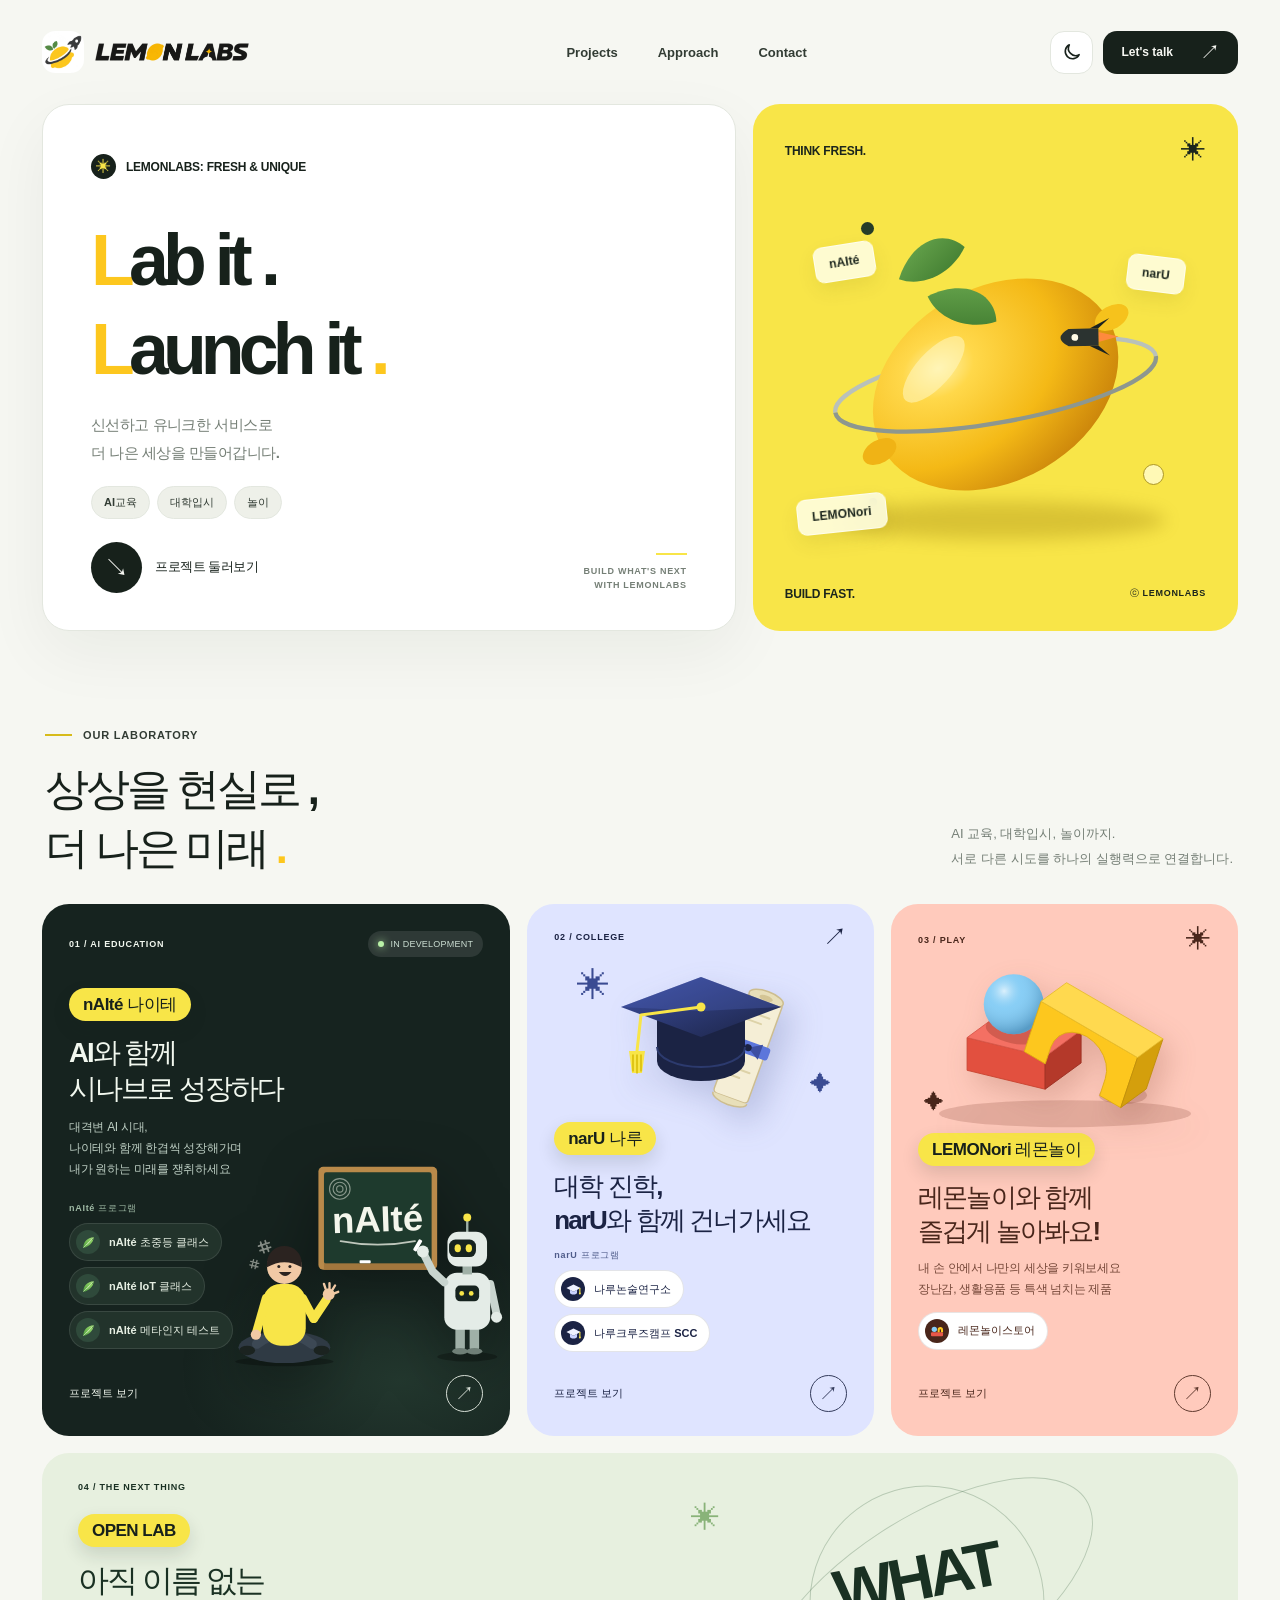
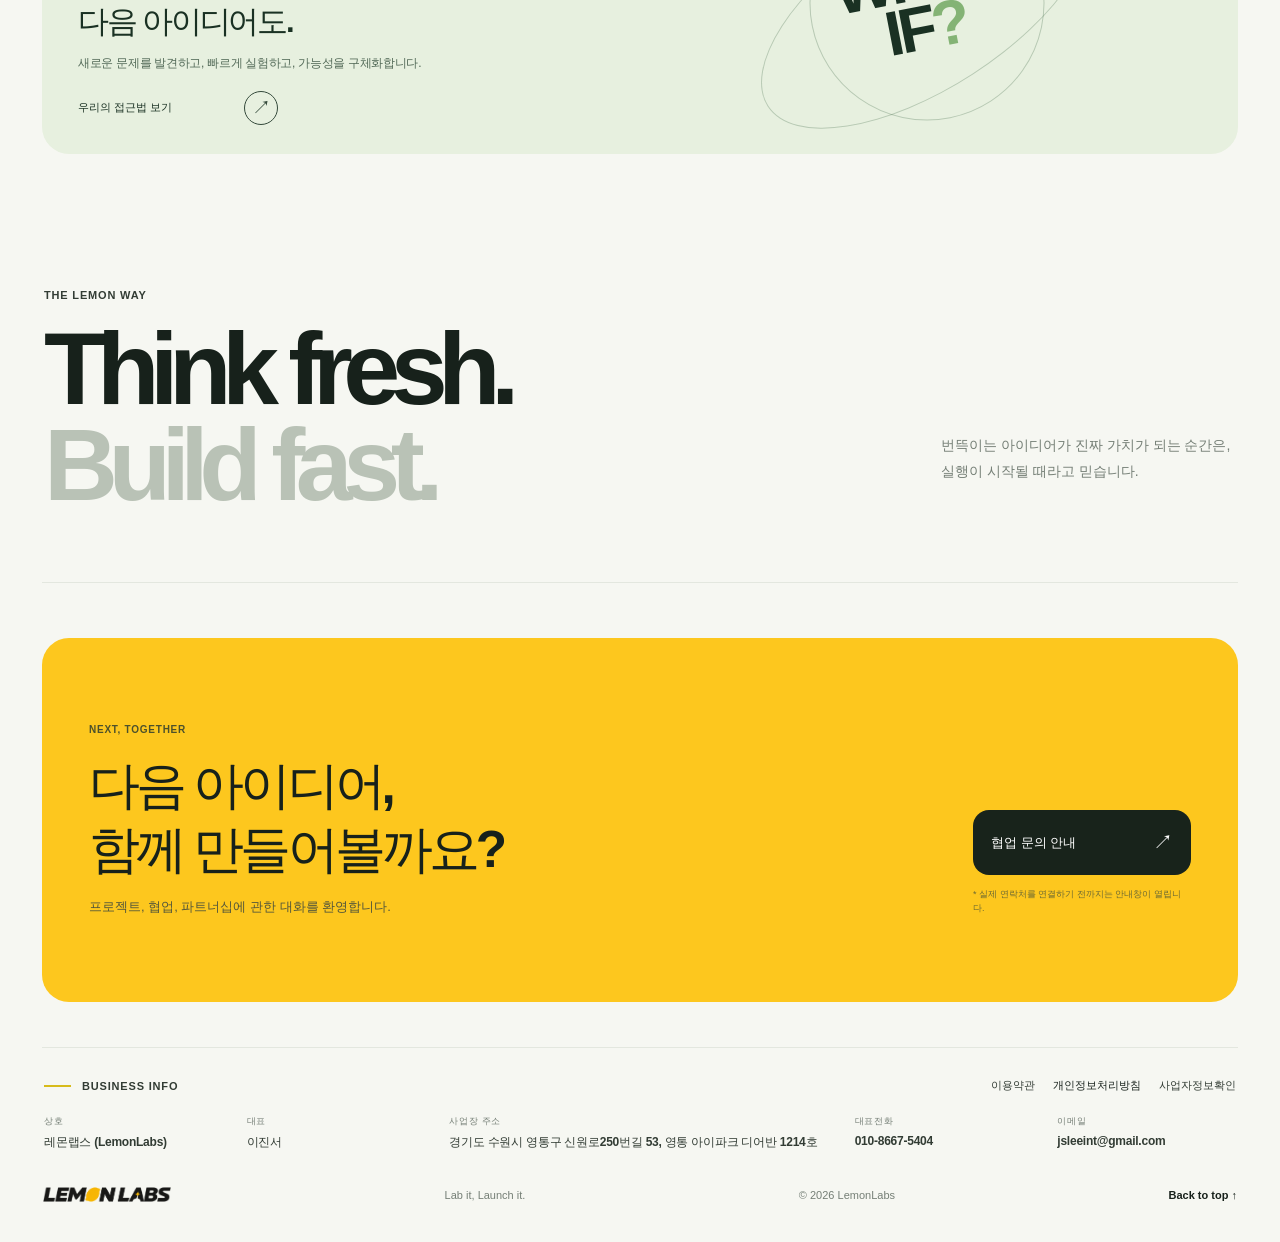
==== index.html @ 7d5b8cac "Draft: force text presentation for ✳ and arrow glyphs Phones rendered U+2733 and U+2197 as emoji (gr" ====
<!doctype html>
<html lang="ko">
<head>
  <meta charset="UTF-8">
  <meta name="viewport" content="width=device-width, initial-scale=1">
  <meta name="description" content="LemonLabs. 신선한 아이디어를 빠른 실행으로 연결하는 크리에이티브 실험실. AI 제품, 브랜드 경험, 커뮤니티 프로젝트를 만듭니다.">
  <meta name="theme-color" content="#f6f7f2">
  <title>LemonLabs | Lab it, Launch it.</title>
  <link rel="icon" href="assets/lemon-mark.png" type="image/png">
  <link rel="stylesheet" href="style.css">
  <script src="script.js" defer></script>
</head>
<body>
  <a class="skip-link" href="#main">본문 바로가기</a>
  <div class="page-shell" id="top">
    <header class="site-header">
      <a class="brand" href="#top" aria-label="레몬랩스 홈페이지 맨 위로">
        <img src="assets/lemon-mark.png" alt="" width="42" height="42">
        <img class="brand-wordmark wordmark-light" src="assets/lemon-wordmark.png" alt="" height="18"><img class="brand-wordmark wordmark-dark" src="assets/lemon-wordmark-dark.png" alt="" height="18">
      </a>

      <nav class="desktop-nav" aria-label="주 메뉴">
        <a href="#projects">Projects</a>
        <a href="#approach">Approach</a>
        <a href="#contact">Contact</a>
      </nav>

      <div class="header-actions">
        <button class="icon-button theme-toggle" type="button" aria-label="다크 모드 켜기" title="테마 전환">
          <svg class="moon-icon" viewBox="0 0 24 24" fill="none" stroke="currentColor" stroke-width="1.9" aria-hidden="true"><path d="M20.6 15.2A8.7 8.7 0 0 1 8.8 3.4a8.8 8.8 0 1 0 11.8 11.8Z" stroke-linejoin="round"/></svg>
          <svg class="sun-icon" viewBox="0 0 24 24" fill="none" stroke="currentColor" stroke-width="1.9" aria-hidden="true"><circle cx="12" cy="12" r="3.8"/><path stroke-linecap="round" d="M12 2v2m0 16v2M4.9 4.9l1.5 1.5m11.2 11.2 1.5 1.5M2 12h2m16 0h2M4.9 19.1l1.5-1.5M17.6 6.4l1.5-1.5"/></svg>
        </button>
        <a class="header-cta" href="#contact">Let's talk <span aria-hidden="true">↗︎</span></a>
        <button class="icon-button menu-toggle" type="button" aria-expanded="false" aria-controls="mobile-nav" aria-label="메뉴 열기">
          <svg viewBox="0 0 24 24" fill="none" stroke="currentColor" stroke-width="1.9" stroke-linecap="round" aria-hidden="true"><path d="M4 7h16M4 12h16M4 17h16"/></svg>
        </button>
      </div>
    </header>

    <nav class="mobile-nav" id="mobile-nav" aria-label="모바일 메뉴" hidden>
      <a href="#projects">Projects <span>↗︎</span></a>
      <a href="#approach">Approach <span>↗︎</span></a>
      <a href="#contact">Contact <span>↗︎</span></a>
    </nav>

    <main id="main">
      <section class="hero-grid" aria-label="레몬랩스 소개">
        <div class="hero-copy tile reveal">
          <div class="eyebrow"><span class="small-spark" aria-hidden="true">✳︎</span> LEMONLABS: FRESH &amp; UNIQUE</div>
          <h1><span class="hero-l">L</span>ab it .<br><span class="hero-l">L</span>aunch it <span class="period">.</span></h1>
          <p class="hero-description">신선하고 유니크한 서비스로<br>더 나은 세상을 만들어갑니다.</p>
          <div class="hero-tags"><span>AI교육</span><span>대학입시</span><span>놀이</span></div>
          <div class="hero-bottom">
            <a class="round-link" href="#projects"><span class="round-link-circle" aria-hidden="true">↘︎</span><span>프로젝트 둘러보기</span></a>
            <div class="micro-copy"><span class="micro-line"></span> BUILD WHAT'S NEXT<br>WITH LEMONLABS</div>
          </div>
        </div>

        <div class="hero-art tile reveal" aria-label="레몬랩스 브랜드 그래픽">
          <div class="art-top"><span>THINK FRESH.</span><span class="orbit-tiny" aria-hidden="true">✳︎</span></div>
          <div class="hero-illustration">
            <svg class="lemon-scene" viewBox="0 0 440 380" aria-hidden="true">
              <defs>
                <radialGradient id="lemonSkin" cx="34%" cy="28%" r="80%"><stop offset="0" stop-color="#fff2a8"/><stop offset=".18" stop-color="#ffd84a"/><stop offset=".6" stop-color="#f4b916"/><stop offset="1" stop-color="#c9820a"/></radialGradient>
                <linearGradient id="leafSkin" x1="0" y1="0" x2="1" y2="1"><stop offset="0" stop-color="#6aa84f"/><stop offset="1" stop-color="#3f7a2f"/></linearGradient>
                <filter id="softBlur" x="-30%" y="-80%" width="160%" height="260%"><feGaussianBlur stdDeviation="9"/></filter>
              </defs>
              <ellipse cx="226" cy="342" rx="172" ry="20" fill="#8a6a00" opacity=".28" filter="url(#softBlur)"/>
              <g class="orbit-group" transform="translate(220 200) rotate(-10)">
                <ellipse class="orbit-ring orbit-back" rx="170" ry="40" pathLength="100"/>
                <g class="rocket rocket-back" transform="scale(1.3)"><path class="flame" d="M-16,-4 L-32,0 L-16,4 Z"/><path class="fin" d="M-16,-7 L-25,-15 L-9,-7 Z"/><path class="fin" d="M-16,7 L-25,15 L-9,7 Z"/><path class="rocket-body" d="M-16,-7 L8,-7 Q21,0 8,7 L-16,7 Z"/><circle class="rocket-window" cx="3" cy="0" r="3.4"/></g>
              </g>
              <g class="lemon-float">
                <g transform="rotate(-30 220 200)">
                  <ellipse cx="220" cy="200" rx="136" ry="101" fill="url(#lemonSkin)"/>
                  <ellipse cx="80" cy="200" rx="19" ry="12" fill="#f0b315"/>
                  <ellipse cx="360" cy="200" rx="19" ry="12" fill="#f6c21c"/>
                  <ellipse cx="172" cy="154" rx="44" ry="18" fill="#fff7c4" opacity=".55" transform="rotate(-18 172 154)"/>
                </g>
                <g transform="translate(119 90)">
                  <g transform="rotate(-20)"><path class="leaf" d="M0 0 C 26 -34, 62 -34, 76 -8 C 56 12, 22 18, 0 0 Z" fill="url(#leafSkin)"/></g>
                  <g transform="translate(30 18) rotate(26)"><path class="leaf leaf-two" d="M0 0 C 26 -34, 62 -34, 76 -8 C 56 12, 22 18, 0 0 Z" fill="url(#leafSkin)"/></g>
                </g>
              </g>
              <g class="orbit-group" transform="translate(220 200) rotate(-10)">
                <ellipse class="orbit-ring orbit-front" rx="170" ry="40" pathLength="100"/>
                <g class="rocket rocket-front" transform="scale(1.3)"><path class="flame" d="M-16,-4 L-32,0 L-16,4 Z"/><path class="fin" d="M-16,-7 L-25,-15 L-9,-7 Z"/><path class="fin" d="M-16,7 L-25,15 L-9,7 Z"/><path class="rocket-body" d="M-16,-7 L8,-7 Q21,0 8,7 L-16,7 Z"/><circle class="rocket-window" cx="3" cy="0" r="3.4"/></g>
              </g>
            </svg>
            <span class="orb orb-a" aria-hidden="true"></span><span class="orb orb-b" aria-hidden="true"></span><span class="orb orb-c" aria-hidden="true"></span>
            <a class="floating-label floating-label-top" href="#naite" aria-label="nAIté 소개로 이동">nAIté</a>
            <a class="floating-label floating-label-mid" href="#naru" aria-label="narU 소개로 이동">narU</a>
            <a class="floating-label floating-label-bottom" href="#lemonori" aria-label="LEMONori 소개로 이동">LEMONori</a>
          </div>
          <div class="art-bottom"><span>BUILD FAST.</span><span>ⓒ LEMONLABS</span></div>
        </div>
      </section>

      <section id="projects" class="projects-section" aria-labelledby="projects-title">
        <div class="section-heading reveal">
          <div><p class="section-kicker"><span class="kicker-line"></span> OUR LABORATORY</p><h2 id="projects-title">상상을 현실로 ,<br>더 나은 미래 <span class="period">.</span></h2></div>
          <p class="section-summary">AI 교육, 대학입시, 놀이까지.<br>서로 다른 시도를 하나의 실행력으로 연결합니다.</p>
        </div>

        <div class="bento-grid">
          <article class="project-card card-ai reveal" id="naite" data-project="naite">
            <div class="card-top"><span class="card-number">01 / AI EDUCATION</span><span class="status-pill"><span class="status-dot"></span> IN DEVELOPMENT</span></div>
            <div class="ai-card-content"><p class="card-eyebrow">nAIté 나이테</p><h3>AI와 함께<br>시나브로 성장하다</h3><p>대격변 AI 시대,<br>나이테와 함께 한겹씩 성장해가며<br>내가 원하는 미래를 쟁취하세요</p></div>
            <div class="rings-steps">
              <span class="steps-caption">nAIté 프로그램</span>
              <ul class="step-list">
                <li><a class="step" href="#link-naite-class" data-link="naite-class"><span class="step-leaf"><svg viewBox="0 0 24 24" aria-hidden="true"><defs><linearGradient id="leafFresh" x1="0" y1="1" x2="1" y2="0"><stop offset="0" stop-color="#4f9a3f"/><stop offset=".55" stop-color="#7cc45a"/><stop offset="1" stop-color="#a8df7a"/></linearGradient></defs><path d="M4.5 19.5 C 4.8 11.5, 10 5, 19.5 4.5 C 18.6 12.5, 12.5 18.2, 4.5 19.5 Z" fill="url(#leafFresh)"/><path d="M19.5 4.5 C 17.4 5.3, 16.3 7, 16.9 9 C 17.9 7.6, 18.8 6.2, 19.5 4.5 Z" fill="#3f7f33"/><path d="M5.2 18.8 C 9 15, 13 11, 18.2 5.8" fill="none" stroke="#e9f7d6" stroke-width="1" stroke-linecap="round" opacity=".8"/><path d="M8.5 15.5 c 1.5 -0.4 2.6 -0.9 3.6 -1.8 M11 12.8 c 1.4 -0.5 2.3 -1 3.2 -1.9" fill="none" stroke="#e9f7d6" stroke-width=".8" stroke-linecap="round" opacity=".55"/></svg></span><span>nAIté 초중등 클래스</span></a></li>
                <li><a class="step" href="#link-naite-iot" data-link="naite-iot"><span class="step-leaf"><svg viewBox="0 0 24 24" aria-hidden="true"><defs><linearGradient id="leafFresh" x1="0" y1="1" x2="1" y2="0"><stop offset="0" stop-color="#4f9a3f"/><stop offset=".55" stop-color="#7cc45a"/><stop offset="1" stop-color="#a8df7a"/></linearGradient></defs><path d="M4.5 19.5 C 4.8 11.5, 10 5, 19.5 4.5 C 18.6 12.5, 12.5 18.2, 4.5 19.5 Z" fill="url(#leafFresh)"/><path d="M19.5 4.5 C 17.4 5.3, 16.3 7, 16.9 9 C 17.9 7.6, 18.8 6.2, 19.5 4.5 Z" fill="#3f7f33"/><path d="M5.2 18.8 C 9 15, 13 11, 18.2 5.8" fill="none" stroke="#e9f7d6" stroke-width="1" stroke-linecap="round" opacity=".8"/><path d="M8.5 15.5 c 1.5 -0.4 2.6 -0.9 3.6 -1.8 M11 12.8 c 1.4 -0.5 2.3 -1 3.2 -1.9" fill="none" stroke="#e9f7d6" stroke-width=".8" stroke-linecap="round" opacity=".55"/></svg></span><span>nAIté IoT 클래스</span></a></li>
                <li><a class="step" href="#link-naite-metacognition" data-link="naite-metacognition"><span class="step-leaf"><svg viewBox="0 0 24 24" aria-hidden="true"><defs><linearGradient id="leafFresh" x1="0" y1="1" x2="1" y2="0"><stop offset="0" stop-color="#4f9a3f"/><stop offset=".55" stop-color="#7cc45a"/><stop offset="1" stop-color="#a8df7a"/></linearGradient></defs><path d="M4.5 19.5 C 4.8 11.5, 10 5, 19.5 4.5 C 18.6 12.5, 12.5 18.2, 4.5 19.5 Z" fill="url(#leafFresh)"/><path d="M19.5 4.5 C 17.4 5.3, 16.3 7, 16.9 9 C 17.9 7.6, 18.8 6.2, 19.5 4.5 Z" fill="#3f7f33"/><path d="M5.2 18.8 C 9 15, 13 11, 18.2 5.8" fill="none" stroke="#e9f7d6" stroke-width="1" stroke-linecap="round" opacity=".8"/><path d="M8.5 15.5 c 1.5 -0.4 2.6 -0.9 3.6 -1.8 M11 12.8 c 1.4 -0.5 2.3 -1 3.2 -1.9" fill="none" stroke="#e9f7d6" stroke-width=".8" stroke-linecap="round" opacity=".55"/></svg></span><span>nAIté 메타인지 테스트</span></a></li>
              </ul>
            </div>
            <div class="talk-visual" aria-hidden="true">
              <svg class="talk-svg" viewBox="0 0 360 300">
                <ellipse cx="75" cy="276" rx="62" ry="6" fill="#000" opacity=".28"/>
                <ellipse cx="306" cy="270" rx="38" ry="6" fill="#000" opacity=".28"/>
                <rect x="118" y="30" width="150" height="130" rx="6" fill="#b98a4a"/>
                <rect x="125" y="37" width="136" height="116" rx="3" fill="#1e3a2d"/>
                <g fill="none" stroke="#f4f6ec" stroke-opacity=".5" stroke-width="1.4"><circle cx="145" cy="58" r="4"/><circle cx="145" cy="58" r="8.5"/><circle cx="145" cy="58" r="13"/></g>
                <text class="chalk-text" x="193" y="112" text-anchor="middle" font-size="46" font-weight="900" fill="#f4f6ec" transform="rotate(-2 193 108)">nAIté</text>
                <path d="M146 124 q47 9 94 0" fill="none" stroke="#f4f6ec" stroke-width="2.2" stroke-linecap="round" opacity=".75"/>
                <rect x="125" y="152" width="136" height="8" fill="#a2773d"/>
                <rect x="170" y="148" width="14" height="4" rx="1" fill="#fff"/>
                <g class="person">
                  <ellipse cx="75" cy="258" rx="58" ry="20" fill="#2f3a44"/>
                  <path d="M40 254 q35 -26 70 0" fill="none" stroke="#3c4854" stroke-width="12" stroke-linecap="round"/>
                  <ellipse cx="28" cy="262" rx="10" ry="6" fill="#1b2320"/><ellipse cx="122" cy="262" rx="10" ry="6" fill="#1b2320"/>
                  <rect x="48" y="178" width="54" height="78" rx="22" fill="#f8e548"/>
                  <path d="M52 196 L40 238" stroke="#f8e548" stroke-width="11" stroke-linecap="round"/>
                  <circle cx="39" cy="242" r="6.5" fill="#f1c9a5"/>
                  <path d="M98 196 L112 222" stroke="#f8e548" stroke-width="11" stroke-linecap="round"/>
                  <g class="hand-gesture">
                    <path d="M112 222 L128 198" stroke="#f8e548" stroke-width="11" stroke-linecap="round"/>
                    <circle cx="131" cy="191" r="7.5" fill="#f1c9a5"/>
                    <path d="M127 184 l-2 -6 M132 183 l0 -6 M136 185 l3 -5 M138 190 l5 -2" stroke="#f1c9a5" stroke-width="3" stroke-linecap="round"/>
                  </g>
                  <circle cx="75" cy="156" r="22" fill="#f1c9a5"/>
                  <path d="M53 152 a22 22 0 0 1 44 0 v5 q-22 -13 -44 0z" fill="#2b2320"/>
                  <circle cx="68" cy="156" r="1.9" fill="#2b2320"/><circle cx="82" cy="156" r="1.9" fill="#2b2320"/>
                  <path class="mouth" d="M68 163 q8 10 16 0 z" fill="#2b2320"/>
                  <g class="laugh-mark" transform="translate(50 131) rotate(-18)" stroke="#f4f6ec" stroke-opacity=".5" stroke-width="2.2" stroke-linecap="round"><path d="M-7 -3h14M-7 3h14M-3 -7v14M3 -7v14"/></g>
                  <g class="laugh-mark laugh-two" transform="translate(37 153) rotate(14) scale(.75)" stroke="#f4f6ec" stroke-opacity=".5" stroke-width="2.2" stroke-linecap="round"><path d="M-7 -3h14M-7 3h14M-3 -7v14M3 -7v14"/></g>
                </g>
                <g class="robot">
                  <rect x="291" y="232" width="12" height="30" rx="4" fill="#9fb0a7"/><rect x="309" y="232" width="12" height="30" rx="4" fill="#9fb0a7"/>
                  <ellipse cx="297" cy="263" rx="10" ry="4" fill="#6f7f77"/><ellipse cx="315" cy="263" rx="10" ry="4" fill="#6f7f77"/>
                  <path d="M335 178 L343 216" stroke="#c9d5cf" stroke-width="10" stroke-linecap="round"/><circle cx="343" cy="220" r="7" fill="#e4ece7"/>
                  <rect x="277" y="164" width="58" height="72" rx="16" fill="#e4ece7"/>
                  <rect x="291" y="180" width="30" height="20" rx="6" fill="#16231f"/>
                  <circle class="robot-light" cx="299" cy="190" r="3" fill="#f8e548"/><circle class="robot-light light-two" cx="311" cy="190" r="3" fill="#f8e548"/>
                  <rect x="300" y="154" width="12" height="12" fill="#9fb0a7"/>
                  <path d="M306 112 V98" stroke="#9fb0a7" stroke-width="3" stroke-linecap="round"/><circle class="robot-light" cx="306" cy="94" r="5" fill="#f8e548"/>
                  <rect x="281" y="112" width="50" height="44" rx="14" fill="#e4ece7"/>
                  <rect x="283" y="122" width="34" height="22" rx="8" fill="#16231f"/>
                  <ellipse class="robot-eye" cx="294" cy="133" rx="4" ry="5" fill="#f8e548"/><ellipse class="robot-eye" cx="308" cy="133" rx="4" ry="5" fill="#f8e548"/>
                  <g class="robot-arm">
                    <path d="M277 176 L262 162 L251 140" fill="none" stroke="#c9d5cf" stroke-width="10" stroke-linecap="round" stroke-linejoin="round"/>
                    <circle cx="250" cy="137" r="7.5" fill="#e4ece7"/>
                    <rect x="241" y="121" width="5" height="16" rx="1.5" fill="#fff" transform="rotate(30 243 129)"/>
                  </g>
                </g>
              </svg>
            </div>
            <button class="card-open" type="button" data-open-project="naite" aria-label="nAIté 프로젝트 자세히 보기"><span>프로젝트 보기</span><span class="arrow-circle" aria-hidden="true">↗︎</span></button>
          </article>

          <article class="project-card card-studio reveal" id="naru" data-project="studio">
            <div class="card-top"><span class="card-number">02 / COLLEGE</span><span class="card-small-icon" aria-hidden="true">↗︎</span></div>
            <div class="studio-art" aria-hidden="true"><span class="studio-star star-one">✳︎</span><svg class="studio-scene" viewBox="0 0 200 170">
                <defs><linearGradient id="boardShine" x1="0" y1="0" x2="1" y2="1"><stop offset="0" stop-color="#3d4fa2"/><stop offset="1" stop-color="#1b2344"/></linearGradient></defs>
                <g class="scroll" transform="rotate(20 146 104)">
                  <rect x="128" y="48" width="36" height="106" rx="4" fill="#f5eed6" stroke="#cdbd8f" stroke-width="1.5"/>
                  <path d="M128 154 a18 7 0 0 0 36 0" fill="#e8dfb9" stroke="#cdbd8f" stroke-width="1.5"/>
                  <path d="M136 66h20M136 74h14M136 124h20M136 132h12" stroke="#ddd2a8" stroke-width="2" stroke-linecap="round"/>
                  <ellipse cx="146" cy="48" rx="18" ry="7" fill="#e8dfb9" stroke="#cdbd8f" stroke-width="1.5"/>
                  <ellipse cx="146" cy="48" rx="7" ry="2.8" fill="#d4c595"/>
                  <rect x="124" y="94" width="44" height="13" rx="3" fill="#5c76db"/>
                  <path d="M146 100.5 l-13 -8 v16 z M146 100.5 l13 -8 v16 z" fill="#3d4fa2"/>
                  <circle cx="146" cy="100.5" r="3.5" fill="#1b2344"/>
                </g>
                <g class="cap">
                  <path d="M56 72 a44 24 0 0 1 88 0 v42 a44 20 0 0 1 -88 0 z" fill="#1b2344"/>
                  <path d="M56 100 a44 20 0 0 0 88 0" fill="none" stroke="#2c3a6e" stroke-width="2"/>
                  <polygon points="20,60 100,30 180,60 100,90" fill="url(#boardShine)"/>
                  <polygon points="20,60 100,30 180,60 100,64" fill="#4a5fb8" opacity=".35"/>
                  <circle cx="100" cy="60" r="4.5" fill="#f8e548"/>
                  <g class="tassel"><path d="M100 60 L40 68 L36 104" fill="none" stroke="#f8e548" stroke-width="3" stroke-linecap="round" stroke-linejoin="round"/><path d="M28 104 L44 104 L41 126 L31 126 Z" fill="#f8e548"/><path d="M32 108v16M36 108v18M40 108v16" stroke="#d6b900" stroke-width="1.4" stroke-linecap="round"/></g>
                </g>
              </svg><span class="studio-star star-two">✦</span></div>
            <div class="studio-content"><p class="card-eyebrow">narU 나루</p><h3>대학 진학,<br>narU와 함께 건너가세요</h3><div class="rings-steps">
              <span class="steps-caption">narU 프로그램</span>
              <ul class="step-list">
                <li><a class="step" href="#link-naru-essay" data-link="naru-essay"><span class="step-cap"><svg viewBox="0 0 24 24" aria-hidden="true"><polygon points="2,10 12,5 22,10 12,15" fill="#eef1ff"/><path d="M7 12.5v4c0 1.4 2.3 2.5 5 2.5s5-1.1 5-2.5v-4L12 15z" fill="#c9d2ff"/><path d="M21 10.5v6" stroke="#f8e548" stroke-width="1.6" stroke-linecap="round"/><circle cx="21" cy="17.5" r="1.4" fill="#f8e548"/></svg></span><span>나루논술연구소</span></a></li>
                <li><a class="step" href="#link-naru-scc" data-link="naru-scc"><span class="step-cap"><svg viewBox="0 0 24 24" aria-hidden="true"><polygon points="2,10 12,5 22,10 12,15" fill="#eef1ff"/><path d="M7 12.5v4c0 1.4 2.3 2.5 5 2.5s5-1.1 5-2.5v-4L12 15z" fill="#c9d2ff"/><path d="M21 10.5v6" stroke="#f8e548" stroke-width="1.6" stroke-linecap="round"/><circle cx="21" cy="17.5" r="1.4" fill="#f8e548"/></svg></span><span>나루크루즈캠프 SCC</span></a></li>
              </ul>
            </div></div>
            <button class="card-open" type="button" data-open-project="studio" aria-label="narU 프로젝트 자세히 보기"><span>프로젝트 보기</span><span class="arrow-circle" aria-hidden="true">↗︎</span></button>
          </article>

          <article class="project-card card-party reveal" id="lemonori" data-project="party">
            <div class="card-top"><span class="card-number">03 / PLAY</span><span class="asterisk-symbol" aria-hidden="true">✳︎</span></div>
            <div class="party-art" aria-hidden="true"><svg class="blocks-svg" viewBox="0 0 300 190" aria-hidden="true">
                <defs>
                  <radialGradient id="ballGloss" cx="34%" cy="28%" r="72%"><stop offset="0" stop-color="#ffffff" stop-opacity=".7"/><stop offset=".4" stop-color="#9fd8f8" stop-opacity=".1"/><stop offset="1" stop-color="#1f5f8c" stop-opacity=".45"/></radialGradient>
                </defs>
                <g transform="translate(88.1 98.9) scale(1.5)">
                  <ellipse cx="41.3" cy="46.5" rx="84" ry="9" fill="#7a3a2a" opacity=".2"/>
                  <g class="block block-rect">
                    <polygon points="-24.0,17.6 28.0,30.2 28.0,8.5 -24.0,-4.2" fill="#e2503f" stroke="#c9432f" stroke-width=".6" stroke-linejoin="round"/>
                    <polygon points="52.0,12.7 28.0,30.2 28.0,8.5 52.0,-9.1" fill="#b4392a" stroke="#9c2f22" stroke-width=".6" stroke-linejoin="round"/>
                    <polygon points="0.0,-21.8 52.0,-9.1 28.0,8.5 -24.0,-4.2" fill="#f47063" stroke="#d9574a" stroke-width=".6" stroke-linejoin="round"/>
                  </g>
                  <g class="block block-circle">
                    <ellipse cx="7.1" cy="-8.3" rx="19" ry="8" transform="rotate(12 7.1 -8.3)" fill="#7a2a1c" opacity=".28"/>
                    <circle cx="7.1" cy="-26.4" r="20" fill="#86cdf5"/>
                    <circle cx="7.1" cy="-26.4" r="20" fill="url(#ballGloss)"/>
                  </g>
                  <g class="block block-arch">
                    <ellipse cx="79.9" cy="34.2" rx="16" ry="6" fill="#7a3a2a" opacity=".22"/>
                    <polygon points="14.1,5.1 28.1,13.3 31.8,2.1 31.8,2.1 34.0,-2.1 37.2,-5.2 41.3,-7.2 46.0,-7.8 50.9,-7.0 55.8,-4.9 60.3,-1.5 64.1,2.8 66.9,7.7 68.6,13.0 69.0,18.3 68.1,23.2 64.4,34.4 78.4,42.5 89.6,9.1 25.3,-28.4" fill="#fdc71e" stroke="#e0ad12" stroke-width=".6" stroke-linejoin="round"/>
                    <polygon points="95.4,30.1 78.4,42.5 89.6,9.1 106.6,-3.4" fill="#d49f0c" stroke="#bf8e0a" stroke-width=".6" stroke-linejoin="round"/>
                    <polygon points="42.3,-40.8 106.6,-3.4 89.6,9.1 25.3,-28.4" fill="#ffd94f" stroke="#e8be2c" stroke-width=".6" stroke-linejoin="round"/>
                  </g>
                </g>
              </svg><span class="party-spark p-two">✦</span></div>
            <div class="party-content"><p class="card-eyebrow">LEMONori 레몬놀이</p><h3>레몬놀이와 함께<br>즐겁게 놀아봐요!</h3><p>내 손 안에서 나만의 세상을 키워보세요<br>장난감, 생활용품 등 특색 넘치는 제품</p>
            <div class="rings-steps">
              <ul class="step-list">
                <li><a class="step" href="#link-lemonori-store" data-link="lemonori-store"><span class="step-store"><svg viewBox="0 0 24 24" aria-hidden="true"><rect x="3" y="14" width="18" height="6" rx="1.5" fill="#e8584a"/><circle cx="8" cy="9.5" r="4" fill="#86cdf5"/><path d="M13 14v-4a4 4 0 0 1 8 0v4h-3v-3.5a1 1 0 0 0-2 0V14z" fill="#fdc71e"/></svg></span><span>레몬놀이스토어</span></a></li>
              </ul>
            </div></div>
            <button class="card-open" type="button" data-open-project="party" aria-label="LEMONori 프로젝트 자세히 보기"><span>프로젝트 보기</span><span class="arrow-circle" aria-hidden="true">↗︎</span></button>
          </article>

          <article class="project-card card-lab reveal" data-project="lab">
            <div class="lab-copy"><span class="card-number">04 / THE NEXT THING</span><p class="card-eyebrow">OPEN LAB</p><h3>아직 이름 없는<br>다음 아이디어도.</h3><p>새로운 문제를 발견하고, 빠르게 실험하고, 가능성을 구체화합니다.</p><button class="card-open lab-open" type="button" data-open-project="lab" aria-label="Open Lab 자세히 보기"><span>우리의 접근법 보기</span><span class="arrow-circle" aria-hidden="true">↗︎</span></button></div>
            <div class="lab-visual" aria-hidden="true"><div class="lab-ring ring-one"></div><div class="lab-ring ring-two"></div><span class="lab-center">WHAT<br>IF<span>?</span></span><span class="lab-asterisk">✳︎</span></div>
          </article>
        </div>
      </section>

      <section id="approach" class="approach-section reveal" aria-labelledby="approach-title">
        <div class="approach-main"><span class="section-kicker">THE LEMON WAY</span><h2 id="approach-title">Think fresh.<br><span>Build fast.</span></h2></div>
        <div class="approach-aside"><p>번뜩이는 아이디어가 진짜 가치가 되는 순간은, 실행이 시작될 때라고 믿습니다.</p></div>
      </section>

      <section id="contact" class="contact-section reveal" aria-labelledby="contact-title">
        <div><span class="section-kicker">NEXT, TOGETHER</span><h2 id="contact-title">다음 아이디어,<br>함께 만들어볼까요?</h2><p>프로젝트, 협업, 파트너십에 관한 대화를 환영합니다.</p></div>
        <div class="contact-side"><button class="contact-button" type="button" id="contact-button" aria-haspopup="dialog"><span>협업 문의 안내</span><span aria-hidden="true">↗︎</span></button><span class="contact-hint">* 실제 연락처를 연결하기 전까지는 안내창이 열립니다.</span></div>
      </section>
    </main>

    <section class="biz-info" aria-label="사업자 정보">
      <div class="biz-head">
        <span class="section-kicker"><span class="kicker-line"></span> BUSINESS INFO</span>
        <nav class="biz-links" aria-label="약관 및 정책">
          <a href="#">이용약관</a>
          <a href="#"><strong>개인정보처리방침</strong></a>
          <a href="#">사업자정보확인</a>
        </nav>
      </div>
      <dl class="biz-grid">
      <!-- 보류 항목(요청 시 다시 추가): 사업자등록번호 / 통신판매업신고 / 개인정보보호책임자
           <div><dt>사업자등록번호</dt><dd>000-00-00000</dd></div>
           <div><dt>통신판매업신고</dt><dd>제0000-경기수원-0000호</dd></div>
           <div><dt>개인정보보호책임자</dt><dd>담당자명</dd></div> -->
        <div><dt>상호</dt><dd>레몬랩스 (LemonLabs)</dd></div>
        <div><dt>대표</dt><dd>이진서</dd></div>
        <div class="biz-wide"><dt>사업장 주소</dt><dd>경기도 수원시 영통구 신원로250번길 53, 영통 아이파크 디어반 1214호</dd></div>
        <div><dt>대표전화</dt><dd>010-8667-5404</dd></div>
        <div><dt>이메일</dt><dd>jsleeint@gmail.com</dd></div>
      </dl>
    </section>

    <footer class="site-footer"><a class="footer-brand" href="#top" aria-label="레몬랩스 홈페이지 맨 위로"><img class="footer-wordmark wordmark-light" src="assets/lemon-wordmark.png" alt="" height="15"><img class="footer-wordmark wordmark-dark" src="assets/lemon-wordmark-dark.png" alt="" height="15"></a><span>Lab it, Launch it.</span><span>© <span id="year">2026</span> LemonLabs</span><a href="#top" class="back-top">Back to top ↑︎</a></footer>
  </div>

  <dialog class="info-dialog" id="project-dialog" aria-labelledby="dialog-title">
    <div class="dialog-inner"><button class="dialog-close" type="button" aria-label="닫기">✕</button><span class="dialog-kicker" id="dialog-kicker">PROJECT / 01</span><h2 id="dialog-title"></h2><p id="dialog-description"></p><div class="dialog-meta"><span>FOCUS AREA</span><strong id="dialog-tags"></strong></div><p class="dialog-note">현재 페이지는 프로젝트 소개용 프로토타입입니다. 향후 별도 상세 페이지와 연결할 수 있습니다.</p><button class="dialog-confirm" type="button">확인 <span>↗︎</span></button></div>
  </dialog>

  <dialog class="info-dialog" id="contact-dialog" aria-labelledby="contact-dialog-title">
    <div class="dialog-inner"><button class="dialog-close" type="button" aria-label="닫기">✕</button><span class="dialog-kicker">LET'S CONNECT</span><h2 id="contact-dialog-title">좋은 이야기를 시작해요.</h2><p>이 시안에는 실제 연락처가 연결되지 않았습니다. 정식 공개 전, <code>index.html</code>의 연락처 버튼을 이메일 주소·문의 폼·SNS 링크 중 하나로 교체해 주세요.</p><p class="dialog-note">현재는 디자인과 버튼 동작을 확인하는 데모입니다.</p><button class="dialog-confirm" type="button">확인 <span>↗︎</span></button></div>
  </dialog>
</body>
</html>
---- style.css ----
/*
 * LEMONLABS // Bento landing page
 * Edit these variables to change the brand palette globally.
 * Primary yellow: #F8E548 (design proposal, not an official color specification)
 */
:root {
  color-scheme: light;
  --page: #f6f7f2;
  --tile: #ffffff;
  --ink: #17211b;
  --ink-soft: #323c34;
  --muted: #757f76;
  --border: #e3e7df;
  --accent: #f8e548;
  --soft: #eef0e9;
  --shadow: 0 22px 65px rgba(20, 31, 23, .055);
  --radius: 27px;
  font-synthesis: none;
}
:root[data-theme="dark"] {
  color-scheme: dark;
  --page: #131813;
  --tile: #202820;
  --ink: #f4f6ec;
  --ink-soft: #d6dfd1;
  --muted: #acbaaa;
  --border: #394338;
  --soft: #253025;
  --shadow: 0 22px 65px rgba(0, 0, 0, .15);
}
*, *::before, *::after { box-sizing: border-box; }
html { scroll-behavior: smooth; scroll-padding-top: 96px; }
body { margin: 0; min-width: 320px; background: var(--page); color: var(--ink); font-family: "Pretendard Variable", "Pretendard", "Noto Sans KR", "Apple SD Gothic Neo", "Malgun Gothic", sans-serif; -webkit-font-smoothing: antialiased; transition: background .28s ease, color .28s ease; }
a { color: inherit; text-decoration: none; }
button { font: inherit; cursor: pointer; }
button, a { -webkit-tap-highlight-color: transparent; }
button:focus-visible, a:focus-visible { outline: 3px solid #5193ea; outline-offset: 4px; }
::selection { background: var(--accent); color: #111; }
[hidden] { display: none !important; }
.skip-link { position: fixed; z-index: 300; top: 10px; left: 10px; transform: translateY(-150%); border-radius: 12px; padding: 12px 17px; background: #111; color: #fff; }
.skip-link:focus { transform: none; }
.page-shell { max-width: 1310px; margin: auto; padding: 0 42px; }

/* Header */
.site-header { height: 104px; display: flex; align-items: center; justify-content: space-between; gap: 24px; }
.brand { display: flex; align-items: center; gap: 11px; font-size: 21px; font-weight: 900; letter-spacing: -.065em; white-space: nowrap; }
.brand img { display: block; border-radius: 13px; }
.brand-light { font-weight: 500; }
.brand .brand-wordmark { height: 18px; width: auto; border-radius: 0; }
.wordmark-dark, .brand .wordmark-dark { display: none; }
:root[data-theme="dark"] .wordmark-dark, :root[data-theme="dark"] .brand .wordmark-dark { display: block; }
:root[data-theme="dark"] .wordmark-light, :root[data-theme="dark"] .brand .wordmark-light { display: none; }
.brand-dot, .footer-brand span { color: #e5c900; }
.desktop-nav { display: flex; align-items: center; gap: 40px; margin-left: 74px; }
.desktop-nav a { color: var(--ink-soft); font-size: 13px; font-weight: 650; transition: opacity .2s; }
.desktop-nav a:hover { opacity: .48; }
.header-actions { display: flex; align-items: center; gap: 10px; }
.icon-button { width: 43px; height: 43px; padding: 10px; border: 1px solid var(--border); border-radius: 14px; background: var(--tile); color: var(--ink); display: inline-flex; align-items: center; justify-content: center; transition: transform .2s, background .2s; }
.icon-button:hover { transform: translateY(-2px); }
.icon-button svg { width: 20px; height: 20px; }
.sun-icon { display: none; }
:root[data-theme="dark"] .sun-icon { display: block; }
:root[data-theme="dark"] .moon-icon { display: none; }
.header-cta { height: 43px; border-radius: 14px; background: var(--ink); color: var(--page); display: inline-flex; align-items: center; justify-content: center; gap: 27px; font-size: 12px; font-weight: 750; padding: 0 18px; transition: transform .2s; }
.header-cta:hover { transform: translateY(-2px); }
.header-cta span { font-size: 20px; font-weight: 400; }
.menu-toggle { display: none; }
.mobile-nav { padding: 10px 15px 20px; margin: -7px 0 14px; border-radius: 20px; border: 1px solid var(--border); background: var(--tile); box-shadow: var(--shadow); }
.mobile-nav a { display: flex; justify-content: space-between; padding: 13px 8px; font-weight: 800; border-bottom: 1px solid var(--border); }
.mobile-nav a:last-child { border-bottom: 0; }

/* Hero tiles */
.hero-grid { display: grid; grid-template-columns: minmax(0, 1.43fr) minmax(0, 1fr); gap: 17px; }
.tile { border-radius: var(--radius); overflow: hidden; min-width: 0; min-height: 490px; position: relative; }
.hero-copy { background: var(--tile); padding: 49px 48px 37px; display: flex; flex-direction: column; border: 1px solid var(--border); box-shadow: var(--shadow); }
.eyebrow { font-size: 12px; font-weight: 900; letter-spacing: -.02em; color: var(--ink); display: flex; align-items: center; gap: 10px; }
.small-spark { display: inline-flex; width: 25px; height: 25px; align-items: center; justify-content: center; border-radius: 50%; background: #17211b; color: #f8e548; font-size: 15px; letter-spacing: 0; }
.hero-copy h1 { font-size: clamp(50px, 5.6vw, 80px); line-height: 1.24; letter-spacing: -.082em; margin: 37px 0 17px; font-weight: 900; white-space: nowrap; }
.marker-text { position: relative; z-index: 1; white-space: nowrap; }
.marker-text::after { content: ""; position: absolute; left: -2px; right: 0; bottom: 4px; height: .27em; background: var(--accent); border-radius: 10px; transform: rotate(-1.5deg); z-index: -1; }
.period { color: #fdc71e; }
.hero-l { color: #fdc71e; }
.hero-description { color: var(--muted); font-weight: 550; letter-spacing: -.035em; line-height: 1.9; font-size: 15px; max-width: 425px; margin: 0; }
.hero-tags { display: flex; flex-wrap: wrap; gap: 7px; margin-top: 18px; }
.hero-tags span { border: 1px solid var(--border); border-radius: 18px; padding: 8px 12px; font-size: 11px; font-weight: 750; color: var(--ink-soft); background: var(--soft); }
.hero-bottom { margin-top: auto; display: flex; align-items: flex-end; justify-content: space-between; gap: 10px; padding-top: 23px; }
.round-link { display: flex; align-items: center; gap: 13px; width: max-content; font-size: 13px; font-weight: 850; letter-spacing: -.035em; }
.round-link-circle { width: 51px; height: 51px; background: var(--ink); color: var(--page); border-radius: 50%; display: grid; place-items: center; font-size: 25px; font-weight: 400; transition: transform .25s, background .25s; }
.round-link:hover .round-link-circle { transform: rotate(-42deg); background: #8caa64; }
.micro-copy { color: var(--muted); font-size: 9px; letter-spacing: .08em; line-height: 1.6; text-align: right; font-weight: 750; }
.micro-line { width: 31px; height: 2px; background: var(--accent); display: block; margin: 0 0 9px auto; }
.hero-index { position: absolute; top: 50px; right: 47px; color: var(--muted); font-size: 10px; font-weight: 700; letter-spacing: .08em; }

.hero-art { background: #f8e548; color: #1b251c; padding: 34px 32px 30px; display: flex; flex-direction: column; }
.art-top, .art-bottom { display: flex; justify-content: space-between; align-items: center; z-index: 4; font-size: 12px; font-weight: 900; letter-spacing: -.02em; }
.art-bottom span:last-child { font-size: 9px; letter-spacing: .08em; }
.orbit-tiny { font-size: 25px; line-height: 1; }
.hero-illustration { position: relative; flex: 1; min-height: 325px; display: grid; place-items: center; }
.lemon-scene { width: min(100%, 440px); height: auto; display: block; overflow: visible; position: relative; z-index: 2; }
.orbit-ring { fill: none; stroke: #8d978f; stroke-width: 4.5; stroke-dasharray: 50 50; }
.orbit-back { stroke-dashoffset: -50; stroke: #b9c1ba; }
.orbit-front { stroke-dashoffset: 0; }
.rocket { offset-path: path("M 170 0 A 170 40 0 1 0 -170 0 A 170 40 0 1 0 170 0"); offset-rotate: auto; offset-distance: 12%; animation: orbitFly 4.7s linear infinite; }
.rocket-front { animation: orbitFly 4.7s linear infinite, showFront 4.7s step-end infinite; }
.rocket-back { animation: orbitFly 4.7s linear infinite, showBack 4.7s step-end infinite; }
.rocket-body { fill: #2b3330; }
.fin { fill: #1c2321; }
.rocket-window { fill: #fffbe6; stroke: #2b3330; stroke-width: 1.4; }
.flame { fill: #ff8a3d; animation: flameFlicker .22s ease-in-out infinite alternate; }
.leaf { animation: leafSway 4.5s ease-in-out infinite; transform-box: fill-box; transform-origin: 0% 50%; }
.leaf-two { animation-delay: -2s; }
.lemon-float { animation: lemonBreathe 5s ease-in-out infinite; }
@keyframes orbitFly { 0% { offset-distance: 0%; animation-timing-function: cubic-bezier(.5,.15,.5,.85); } 50% { offset-distance: 50%; animation-timing-function: cubic-bezier(.5,.15,.5,.85); } 100% { offset-distance: 100%; } }
@keyframes showFront { 0% { opacity: 0; } 50% { opacity: 1; } 100% { opacity: 0; } }
@keyframes showBack { 0% { opacity: 1; } 50% { opacity: 0; } 100% { opacity: 1; } }
@keyframes flameFlicker { from { opacity: .55; } to { opacity: 1; } }
@keyframes leafSway { 0%, 100% { rotate: 0deg; } 50% { rotate: -5deg; } }
@keyframes lemonBreathe { 0%, 100% { translate: 0 0; } 50% { translate: 0 -6px; } }
.orb { display: block; position: absolute; z-index: 3; width: 13px; height: 13px; border-radius: 50%; background: #263c28; }
.orb-a { top: 14%; left: 18%; }
.orb-b { right: 10%; bottom: 24%; width: 21px; height: 21px; background: #fff9b5; border: 1px solid #ac9626; }
.orb-c { bottom: 19%; left: 20%; width: 8px; height: 8px; }
.floating-label { position: absolute; z-index: 3; background: rgba(255,255,232,.85); backdrop-filter: blur(8px); border: 1px solid rgba(255,255,255,.65); border-radius: 9px; padding: 10px 14px; font-size: 12px; font-weight: 900; letter-spacing: .01em; box-shadow: 0 8px 20px rgba(81,69,0,.09); }
a.floating-label { color: inherit; cursor: pointer; transition: transform .2s, box-shadow .2s; }
a.floating-label:hover { box-shadow: 0 12px 26px rgba(81,69,0,.16); }
.floating-label-top:hover { transform: rotate(-9deg) translateY(-3px); }
.floating-label-mid:hover { transform: rotate(7deg) translateY(-3px); }
.floating-label-bottom:hover { transform: rotate(-6deg) translateY(-3px); }
.floating-label-top { left: 7%; top: 19%; transform: rotate(-9deg); }
.label-icon { font-size: 14px; margin-right: 5px; }
.floating-label-mid { right: 5%; top: 22%; transform: rotate(7deg); }
.floating-label-bottom { left: 3%; bottom: 13%; transform: rotate(-6deg); }
.floating-label-bottom span { margin-left: 13px; font-size: 14px; }

/* Section headings */
.projects-section { margin-top: 98px; }
.section-heading { display: flex; justify-content: space-between; align-items: flex-end; gap: 28px; margin: 0 3px 27px; }
.section-kicker { display: flex; align-items: center; gap: 11px; font-size: 11px; font-weight: 850; letter-spacing: .075em; margin: 0 0 19px; color: var(--ink-soft); }
.kicker-line { width: 27px; height: 2px; background: #d7bb1b; }
.section-heading h2 { margin: 0; font-size: clamp(32px, 3.4vw, 44px); line-height: 1.35; font-weight: 900; letter-spacing: -.073em; }
.section-summary { font-size: 13px; line-height: 1.95; color: var(--muted); margin: 0 2px 6px; }

/* Bento grid */
.bento-grid { display: grid; grid-template-columns: repeat(20, minmax(0, 1fr)); grid-auto-flow: row; gap: 17px; }
.project-card { position: relative; min-height: 424px; overflow: hidden; border-radius: var(--radius); padding: 27px 27px 24px; display: flex; flex-direction: column; isolation: isolate; transition: transform .25s, box-shadow .25s; }
.project-card:hover { transform: translateY(-4px); box-shadow: 0 18px 38px rgba(20,29,21,.13); }
.card-top { display: flex; align-items: center; justify-content: space-between; gap: 10px; position: relative; z-index: 2; }
.card-number { font-size: 9px; letter-spacing: .09em; font-weight: 850; }
.status-pill { font-size: 9px; letter-spacing: .025em; display: flex; align-items: center; gap: 7px; padding: 8px 10px; border-radius: 30px; color: #cbded2; background: rgba(255,255,255,.10); }
.status-dot { width: 6px; height: 6px; border-radius: 50%; background: #b9f1a7; box-shadow: 0 0 9px #b9f1a7; }
.card-eyebrow { display: inline-flex; align-items: center; gap: 8px; margin: 0 0 14px; padding: 8px 14px; border-radius: 999px; background: #f8e548; color: #17211b; font-size: 17px; line-height: 1; letter-spacing: -.03em; font-weight: 900; box-shadow: 0 8px 18px rgba(23,33,27,.14); }
.project-card h3 { margin: 0 0 10px; font-size: clamp(25px, 2.15vw, 31px); line-height: 1.31; letter-spacing: -.071em; font-weight: 900; }
.project-card p:not(.card-eyebrow) { line-height: 1.75; letter-spacing: -.025em; font-size: 12px; margin: 0; max-width: 330px; }
.card-open { border: 0; background: transparent; padding: 0; color: inherit; width: 100%; margin-top: auto; display: flex; justify-content: space-between; align-items: center; font-weight: 800; font-size: 11px; position: relative; z-index: 5; text-align: left; }
.arrow-circle { width: 37px; height: 37px; border-radius: 50%; display: grid; place-items: center; font-size: 19px; border: 1px solid currentColor; opacity: .87; transition: transform .2s, background .2s, color .2s; }
.card-open:hover .arrow-circle { transform: rotate(45deg); background: #fff; color: #111; }

.card-ai { grid-column: span 8; min-height: 480px; background: #16231f; color: #f2f8ef; }
.card-ai::before { content: ""; position: absolute; width: 480px; height: 290px; background: radial-gradient(ellipse,rgba(92,147,114,.18),transparent 65%); bottom: -90px; right: -130px; z-index: -1; }
.ai-card-content { margin-top: 31px; position: relative; z-index: 3; }
.card-ai p:not(.card-eyebrow) { color: #becfc4; max-width: 240px; }
.rings-steps { position: relative; z-index: 4; margin: 22px 0 14px; display: flex; flex-direction: column; gap: 8px; width: max-content; }
.steps-caption { font-size: 9px; letter-spacing: .08em; font-weight: 850; color: #9fbaa5; }
.step-list { list-style: none; margin: 0; padding: 0; display: flex; flex-direction: column; gap: 6px; }
.step { display: flex; align-items: center; gap: 9px; padding: 6px 12px 6px 6px; border-radius: 30px; background: #22332b; border: 1px solid rgba(255,255,255,.1); font-size: 11px; font-weight: 800; color: #e6efe3; width: max-content; }
a.step { text-decoration: none; cursor: pointer; transition: transform .2s, box-shadow .2s, filter .2s; }
a.step:hover { transform: translateY(-2px); box-shadow: 0 8px 18px rgba(0,0,0,.16); filter: brightness(1.04); }
.step-ring { width: 24px; height: 24px; border-radius: 50%; display: grid; place-items: center; font-size: 8px; font-weight: 900; color: #3a2212; background: repeating-radial-gradient(circle at 42% 42%, #f0d8a9 0 2px, #c79757 2px 3.6px); box-shadow: inset -1px -1px 2px rgba(58,34,18,.5); }
.step.is-now { background: #f8e548; color: #17211b; border-color: #f8e548; }
.step.is-now .step-ring { background: #17211b; color: #f8e548; box-shadow: none; }
.step em { font-style: normal; font-size: 8px; letter-spacing: .1em; margin-left: 2px; }
.talk-visual { position: absolute; width: 285px; right: 0; bottom: 56px; z-index: 1; pointer-events: none; }
.talk-svg { width: 100%; height: auto; display: block; filter: drop-shadow(0 18px 30px rgba(0,0,0,.35)); }
.hand-gesture { transform-box: view-box; transform-origin: 112px 222px; animation: gesture 1.6s ease-in-out infinite; }
.mouth { transform-box: fill-box; transform-origin: center top; animation: talk .32s ease-in-out infinite alternate; }
.robot-arm { animation: chalkWrite 1.1s ease-in-out infinite; }
.robot-eye { transform-box: fill-box; transform-origin: center; animation: blink 4.2s infinite; }
.robot-light { animation: lightPulse 1.6s ease-in-out infinite alternate; }
.light-two { animation-delay: -.8s; }
.laugh-mark { animation: laughBlink 1.1s steps(1, end) infinite; }
.laugh-two { animation-delay: -.55s; }
@keyframes gesture { 0%, 100% { rotate: 0deg; } 50% { rotate: -6deg; } }
@keyframes talk { from { scale: 1 .3; } to { scale: 1 1; } }
@keyframes chalkWrite { 0%, 100% { translate: 0 0; } 25% { translate: 2px 1px; } 50% { translate: 0 2px; } 75% { translate: -2px 1px; } }
@keyframes blink { 0%, 92%, 100% { scale: 1 1; } 95% { scale: 1 .12; } }
@keyframes lightPulse { from { opacity: .35; } to { opacity: 1; } }
@keyframes laughBlink { 0%, 100% { opacity: 1; } 50% { opacity: 0; } }

.card-studio { grid-column: span 6; background: #dfe4ff; color: #1b2344; }
.card-small-icon { font-size: 24px; line-height: .5; }
.studio-art { height: 177px; position: relative; flex: none; margin: 2px -12px 0; }
.studio-scene { position: absolute; top: 2px; left: 50%; width: 200px; height: 170px; transform: translateX(-50%); overflow: visible; filter: drop-shadow(10px 14px 16px rgba(58,71,130,.22)); }
.cap { animation: capFloat 4.5s ease-in-out infinite; }
.tassel { transform-box: fill-box; transform-origin: 100% 0%; animation: tasselSway 3s ease-in-out infinite; }
@keyframes capFloat { 0%, 100% { translate: 0 0; } 50% { translate: 0 -5px; } }
@keyframes tasselSway { 0%, 100% { rotate: -4deg; } 50% { rotate: 5deg; } }
.studio-star { position: absolute; color: #3a4b92; }
.star-one { font-size: 33px; top: 22px; left: 11%; }
.star-two { font-size: 21px; right: 9%; bottom: 26px; }
.studio-sticker { position: absolute; left: 2%; bottom: 13px; background: #f9f8e9; border: 1px solid #333d70; transform: rotate(-13deg); padding: 8px 12px; font-size: 9px; line-height: 1.35; font-weight: 950; letter-spacing: -.04em; }
.studio-content { margin-top: auto; }
.card-studio p:not(.card-eyebrow) { color: #4f5c8a; }
.card-studio .card-open { padding-top: 19px; margin-top: auto; }
.card-studio .rings-steps { margin: 12px 0 4px; }
.card-studio .steps-caption { color: #4f5c8a; }
.card-studio .step { background: #fff; color: #1b2344; border-color: rgba(27,35,68,.12); }
.step-leaf { width: 24px; height: 24px; border-radius: 50%; background: #2f4a3b; display: grid; place-items: center; flex: none; }
.step-leaf svg { width: 17px; height: 17px; display: block; }
.step-cap { width: 24px; height: 24px; border-radius: 50%; background: #1b2344; display: grid; place-items: center; flex: none; }
.step-cap svg { width: 17px; height: 17px; display: block; }
.card-studio .step-ring { background: repeating-radial-gradient(circle at 42% 42%, #eef1ff 0 2px, #5c76db 2px 3.6px); color: #1b2344; box-shadow: inset -1px -1px 2px rgba(27,35,68,.35); }
.card-studio h3 { font-size: 26px; }

.card-party { grid-column: span 6; background: #ffcabc; color: #49261b; }
.asterisk-symbol { font-size: 25px; line-height: .7; }
.party-art { height: 181px; position: relative; flex: none; }
.blocks-svg { position: absolute; top: -4px; left: 50%; width: 300px; height: 190px; transform: translateX(-50%); overflow: visible; filter: drop-shadow(8px 12px 14px rgba(122,58,42,.22)); }
.block-circle { animation: blockBob 3.2s ease-in-out infinite; }
.block-arch { animation: blockBob 3.9s ease-in-out infinite -1.3s; }
.block-rect { animation: blockBob 4.6s ease-in-out infinite -2.6s; }
@keyframes blockBob { 0%, 100% { translate: 0 0; } 50% { translate: 0 -6px; } }
.party-spark { position: absolute; font-size: 27px; }
.p-one { top: 8px; right: 5px; }
.p-two { bottom: 16px; left: 6px; font-size: 20px; }
.party-content { margin-top: auto; }
.card-party h3 { font-size: 26px; }
.card-party p:not(.card-eyebrow) { color: #754738; }
.card-party .card-open { padding-top: 19px; margin-top: auto; }
.card-party .rings-steps { margin: 12px 0 4px; }
.card-party .step { background: #fff; color: #49261b; border-color: rgba(73,38,27,.12); }
.step-store { width: 24px; height: 24px; border-radius: 50%; background: #49261b; display: grid; place-items: center; flex: none; }
.step-store svg { width: 16px; height: 16px; display: block; }

.card-lab { grid-column: span 20; min-height: 273px; padding: 29px 36px; background: #e7f0df; color: #1a3123; display: grid; grid-template-columns: 1fr 1fr; }
.lab-copy { position: relative; z-index: 2; }
.card-lab .card-number { display: block; }
.card-lab .card-eyebrow { margin-top: 22px; }
.card-lab h3 { font-size: 31px; }
.card-lab p:not(.card-eyebrow) { color: #526957; max-width: 390px; }
.lab-open { width: 200px; margin-top: 17px; }
.lab-open .arrow-circle { width: 34px; height: 34px; }
.lab-visual { position: relative; min-width: 0; }
.lab-ring { position: absolute; width: 330px; height: 330px; border-radius: 50%; border: 1px solid rgba(48,91,56,.26); top: 50%; left: 51%; transform: translate(-50%, -50%) rotate(-33deg); }
.ring-one { width: 380px; height: 170px; }
.ring-two { width: 235px; height: 235px; }
.lab-center { z-index: 2; position: absolute; top: 50%; left: 50%; transform: translate(-50%, -50%) rotate(-11deg); font-size: 63px; line-height: .79; font-weight: 1000; letter-spacing: -.07em; text-align: center; }
.lab-center span { color: #84b375; }
.lab-asterisk { position: absolute; top: 20px; left: 9%; font-size: 29px; color: #89b379; }

/* Philosophy + CTA */
.approach-section { margin-top: 85px; padding: 50px 2px 69px; border-bottom: 1px solid var(--border); display: flex; align-items: end; justify-content: space-between; gap: 55px; }
.approach-main .section-kicker { margin-bottom: 20px; }
.approach-main h2 { font-size: clamp(58px, 8vw, 114px); line-height: .94; letter-spacing: -.093em; margin: 0; font-weight: 950; }
.approach-main h2 span { color: #b9c2b6; }
:root[data-theme="dark"] .approach-main h2 span { color: #5e765f; }
.approach-aside { max-width: 295px; padding-bottom: 3px; }
.approach-aside p { color: var(--muted); line-height: 1.9; font-size: 14px; margin: 0 0 25px; }
.principles { display: flex; flex-wrap: wrap; gap: 7px; }
.principles span { border: 1px solid var(--border); border-radius: 18px; padding: 9px 11px; font-size: 10px; font-weight: 700; color: var(--ink-soft); }
.contact-section { padding: 86px 47px; margin: 55px 0 45px; border-radius: var(--radius); background: #fdc71e; color: #17211b; display: flex; align-items: end; justify-content: space-between; gap: 30px; }
.contact-section .section-kicker { color: #4c512c; font-size: 10px; }
.contact-section h2 { margin: 0 0 16px; font-size: clamp(34px, 4vw, 52px); font-weight: 900; line-height: 1.25; letter-spacing: -.077em; }
.contact-section p { margin: 0; font-size: 13px; color: #54573b; }
.contact-side { flex: none; width: 218px; }
.contact-button { width: 100%; color: #fff; background: #18231b; border: 0; border-radius: 16px; padding: 19px 18px; display: flex; align-items: center; justify-content: space-between; font-weight: 800; font-size: 13px; transition: transform .2s; }
.contact-button:hover { transform: translateY(-3px); }
.contact-button span:last-child { font-size: 20px; font-weight: 400; }
.contact-hint { display: block; font-size: 9px; line-height: 1.55; color: #6c6a33; margin-top: 13px; }
.biz-info { border-top: 1px solid var(--border); margin: 0 0 8px; padding: 30px 2px 28px; display: grid; gap: 22px; }
.biz-head { display: flex; justify-content: space-between; align-items: center; gap: 16px; flex-wrap: wrap; }
.biz-head .section-kicker { margin: 0; }
.biz-links { display: flex; flex-wrap: wrap; gap: 18px; font-size: 11px; font-weight: 700; color: var(--ink-soft); }
.biz-links a { transition: opacity .2s; }
.biz-links a:hover { opacity: .55; }
.biz-links strong { font-weight: 850; color: var(--ink); }
.biz-grid { margin: 0; display: grid; grid-template-columns: repeat(6, minmax(0, 1fr)); gap: 16px 24px; }
.biz-wide { grid-column: span 2; }
.biz-grid > div { min-width: 0; }
.biz-grid dt { font-size: 9px; letter-spacing: .08em; font-weight: 800; color: var(--muted); margin-bottom: 6px; }
.biz-grid dd { margin: 0; font-size: 12px; font-weight: 600; letter-spacing: -.02em; color: var(--ink-soft); overflow-wrap: anywhere; }
.site-footer { display: flex; align-items: center; justify-content: space-between; gap: 15px; padding: 0 1px 40px; font-size: 11px; color: var(--muted); }
.footer-brand { font-size: 17px; font-weight: 950; letter-spacing: -.07em; color: var(--ink); }
.footer-brand { display: inline-flex; align-items: center; }
.footer-wordmark { height: 15px; width: auto; }
.back-top { color: var(--ink); font-weight: 800; }

/* Native accessible modal */
.info-dialog { position: fixed; width: min(480px, calc(100% - 32px)); max-height: calc(100vh - 40px); padding: 0; border: none; border-radius: 25px; background: var(--tile); color: var(--ink); box-shadow: 0 30px 80px rgba(0, 0, 0, .27); }
.info-dialog::backdrop { background: rgba(12, 24, 18, .62); backdrop-filter: blur(5px); }
.dialog-inner { padding: 42px 36px 30px; }
.dialog-close { position: absolute; top: 21px; right: 24px; width: 32px; height: 32px; border-radius: 50%; border: 1px solid var(--border); color: var(--ink); background: var(--soft); }
.dialog-kicker { font-size: 11px; letter-spacing: .1em; font-weight: 850; color: var(--muted); }
.info-dialog h2 { font-size: 35px; letter-spacing: -.07em; margin: 15px 0 15px; }
.info-dialog p { font-size: 14px; line-height: 1.9; color: var(--ink-soft); }
.dialog-meta { margin: 24px 0; padding: 16px 0; border-top: 1px solid var(--border); border-bottom: 1px solid var(--border); display: flex; flex-direction: column; gap: 8px; }
.dialog-meta>span { color: var(--muted); font-size: 10px; font-weight: 800; letter-spacing: .07em; }
.dialog-meta>strong { font-size: 13px; }
.info-dialog .dialog-note { font-size: 11px; color: var(--muted); }
.dialog-confirm { display: flex; justify-content: space-between; width: 100%; align-items: center; margin-top: 24px; padding: 15px 18px; border: none; border-radius: 13px; background: var(--accent); color: #1d261b; font-weight: 850; }
.info-dialog code { font-size: 12px; background: var(--soft); padding: 2px 6px; border-radius: 4px; }

/* Scroll reveal; progressive enhancement avoids invisible content without JS. */
.reveal { opacity: 1; }
body:has(.reveal.is-visible) .reveal:not(.is-visible) { opacity: 0; transform: translateY(17px); }
.reveal.is-visible { opacity: 1; transform: translateY(0); transition: opacity .75s ease, transform .75s ease; }

/* Responsive layouts */
@media (max-width: 1180px) {
  .page-shell { padding: 0 27px; }
  .desktop-nav { margin-left: 18px; gap: 27px; }
  .hero-copy { padding: 44px 36px 33px; }
  .hero-copy h1 { font-size: clamp(44px, 5.4vw, 68px); }
  .hero-index { right: 34px; }
  .talk-visual { width: 250px; right: -6px; bottom: 56px; }
  .card-ai .ai-card-content { max-width: 300px; }
  .blocks-svg { width: 270px; height: 171px; }
  .studio-scene { width: 180px; height: 160px; }
  .studio-sticker { left: -8%; }
}
@media (max-width: 960px) {
  .hero-grid { grid-template-columns: minmax(0, 1.1fr) minmax(0, 1fr); }
  .hero-copy h1 { font-size: clamp(38px, 5.4vw, 56px); margin-top: 50px; }
  .hero-description { font-size: 13px; }
  .hero-art { padding: 28px 23px; }
  .tile { min-height: 440px; }
  .floating-label-top { left: 4%; }
  .floating-label-mid { right: -8%; }
  .floating-label-bottom { left: 0; }
  .card-ai { grid-column: span 8; }
  .card-studio { grid-column: span 6; }
  .card-party { grid-column: span 6; }
  .project-card { padding: 23px 20px; }
  .project-card h3 { font-size: 24px; }
  .card-studio h3, .card-party h3 { font-size: 22px; }
  .card-studio .studio-art, .card-party .party-art { margin-left: -8px; margin-right: -8px; }
  .card-number { font-size: 8px; }
  .status-pill { font-size: 8px; }
}
@media (max-width: 760px) {
  html { scroll-padding-top: 65px; }
  .page-shell { padding: 0 18px; }
  .site-header { height: 80px; }
  .brand { font-size: 19px; }
  .brand img { width: 38px; height: 38px; }
  .desktop-nav, .header-cta { display: none; }
  .menu-toggle { display: inline-flex; }
  .hero-grid { grid-template-columns: 1fr; gap: 12px; }
  .tile { min-height: 425px; border-radius: 24px; }
  .hero-copy { min-height: 430px; padding: 33px 29px 29px; }
  .hero-copy h1 { font-size: clamp(44px, 9.6vw, 70px); margin: 41px 0 20px; }
  .hero-description { font-size: 14px; }
  .hero-index { top: 36px; right: 28px; }
  .hero-art { min-height: 390px; }
  .hero-illustration { min-height: 270px; }
  .projects-section { margin-top: 74px; }
  .section-heading { align-items: flex-start; flex-direction: column; gap: 13px; }
  .section-heading h2 { font-size: clamp(32px, 7vw, 43px); }
  .section-summary { font-size: 12px; }
  .bento-grid { gap: 12px; }
  .card-ai { grid-column: span 20; }
  .card-studio, .card-party { grid-column: span 10; }
  .card-lab { grid-column: span 20; }
  .project-card { border-radius: 24px; }
  .card-studio, .card-party { min-height: 410px; }
  .card-studio h3, .card-party h3 { font-size: clamp(21px, 4vw, 27px); }
  .talk-visual { width: 300px; right: 0; }
  .approach-section { align-items: flex-start; flex-direction: column; gap: 24px; }
  .approach-main h2 { font-size: clamp(65px, 12vw, 100px); }
  .contact-section { margin-top: 30px; padding: 43px 30px; flex-direction: column; align-items: stretch; }
  .contact-side { width: 100%; }
  .biz-grid { grid-template-columns: repeat(2, minmax(0, 1fr)); }
  .biz-wide { grid-column: 1 / -1; }
  .site-footer { flex-wrap: wrap; row-gap: 20px; }
  .site-footer>* { width: calc(50% - 12px); }
  .site-footer>*:nth-child(even) { text-align: right; }
}
@media (max-width: 530px) {
  .page-shell { padding: 0 12px; }
  .site-header { padding: 0 5px; }
  .hero-copy { padding: 29px 23px; min-height: 418px; }
  .hero-copy h1 { font-size: clamp(40px, 10.5vw, 54px); margin-top: 48px; }
  .eyebrow { font-size: 8px; gap: 8px; }
  .small-spark { width: 23px; height: 23px; }
  .hero-index { top: 33px; right: 22px; font-size: 8px; }
  .hero-description { font-size: 13px; }
  .micro-copy { font-size: 8px; }
  .hero-art { min-height: 380px; }
  .art-top, .art-bottom { font-size: 11px; }
  .floating-label { font-size: 9px; }
  .floating-label-top { left: 3%; }
  .floating-label-mid { right: 0; }
  .floating-label-bottom { left: 0; }
  .projects-section { margin-top: 65px; }
  .section-heading h2 { font-size: 34px; }
  .bento-grid { grid-template-columns: 1fr; }
  .card-ai, .card-studio, .card-party, .card-lab { grid-column: 1 / -1; }
  .project-card { min-height: 420px; padding: 26px 24px; }
  .card-ai .ai-card-content { max-width: 250px; }
  .card-ai { min-height: 560px; }
  .talk-visual { width: 250px; right: -8px; bottom: 60px; }
  .card-studio, .card-party { min-height: 420px; }
  .studio-art, .party-art { margin-top: 15px; }
  .blocks-svg { width: 300px; height: 190px; }
  .studio-scene { width: 200px; height: 170px; }
  .studio-sticker { left: 19%; }
  .card-studio .studio-content, .card-party .party-content { margin-top: 6px; }
  .card-studio h3, .card-party h3 { font-size: 27px; }
  .card-lab { min-height: 400px; grid-template-columns: 1fr; }
  .card-lab h3 { font-size: 29px; }
  .lab-visual { position: absolute; inset: auto -50px 10px auto; width: 190px; height: 190px; opacity: .47; }
  .lab-center { font-size: 43px; }
  .lab-ring { width: 180px; height: 180px; }
  .ring-one { width: 250px; height: 95px; }
  .ring-two { width: 170px; height: 170px; }
  .lab-open { margin-top: 29px; }
  .approach-section { margin-top: 65px; }
  .approach-main h2 { font-size: clamp(58px, 14vw, 80px); }
  .contact-section { padding: 36px 25px; }
  .contact-section h2 { font-size: 35px; }
  .dialog-inner { padding: 40px 25px 25px; }
}
@media (prefers-reduced-motion: reduce) {
  *, *::before, *::after { animation-duration: .01ms !important; transition-duration: .01ms !important; scroll-behavior: auto !important; }
  .reveal { opacity: 1 !important; transform: none !important; }
}
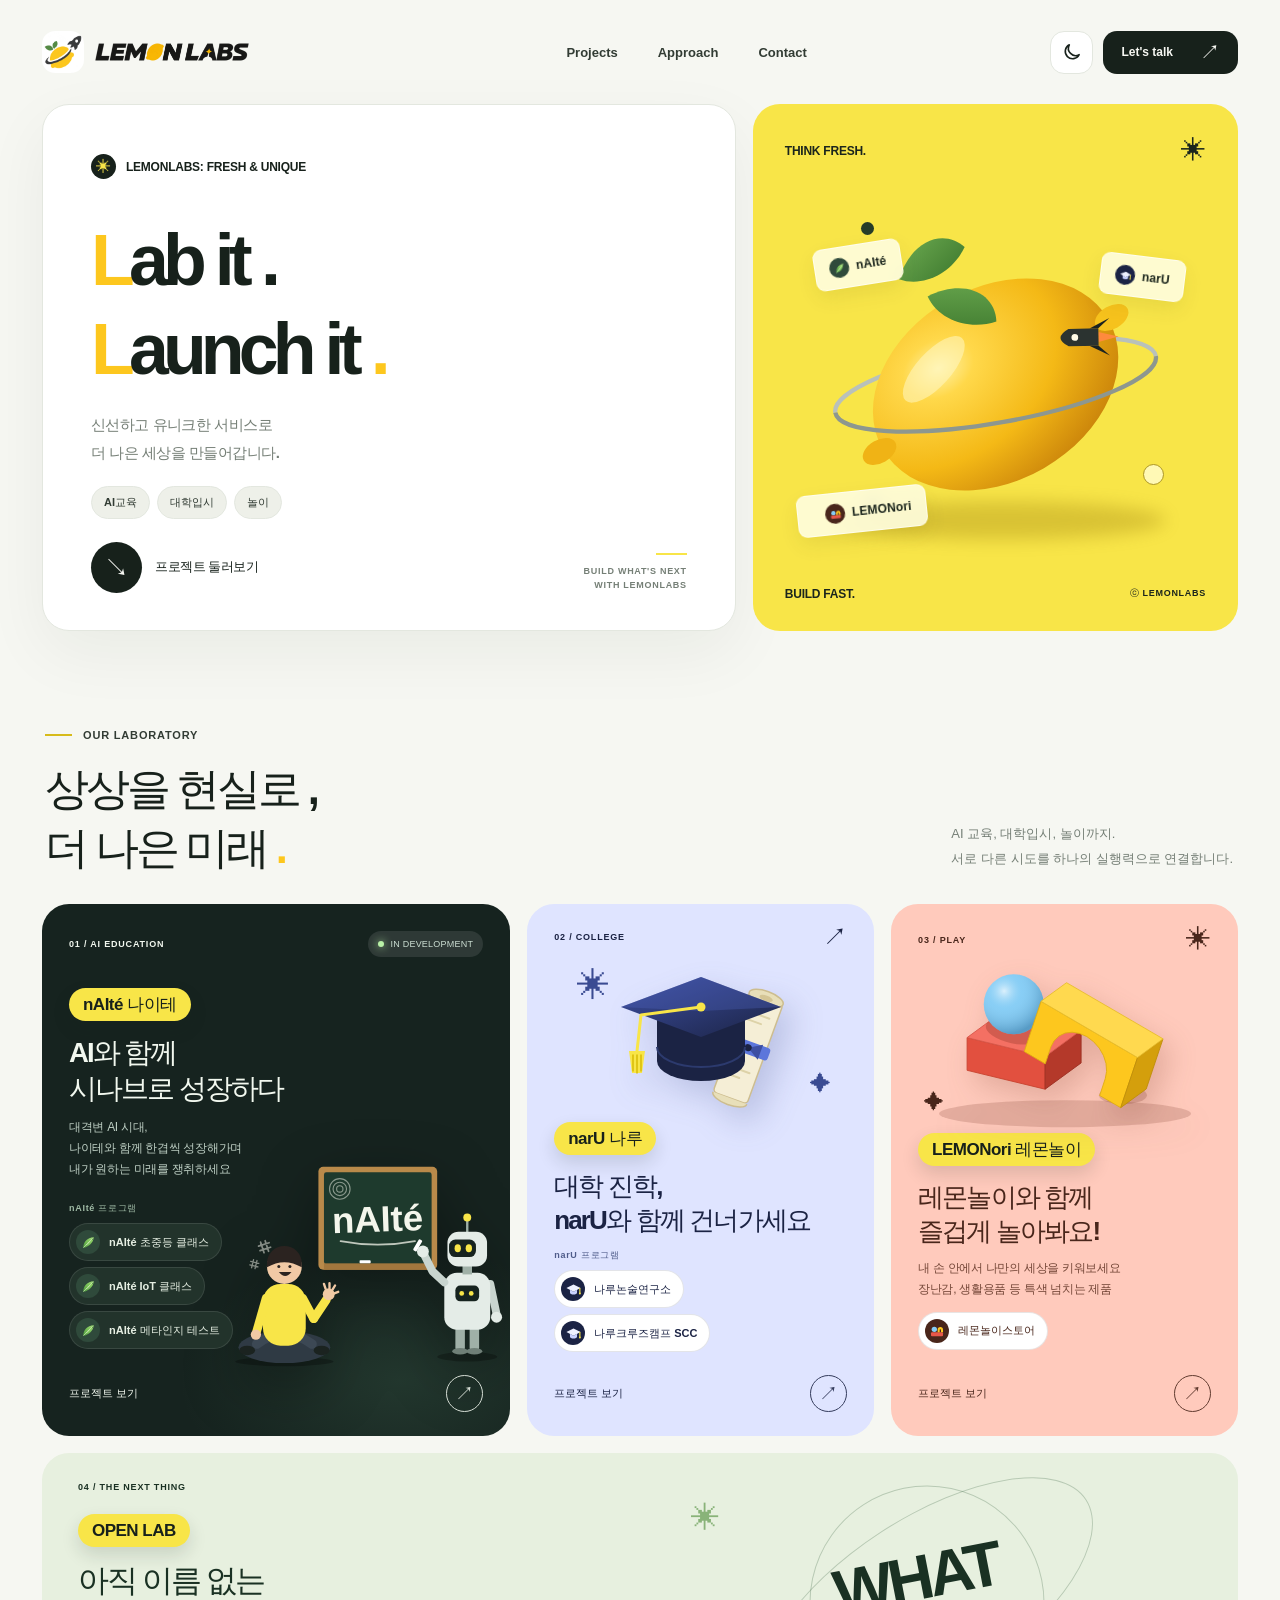
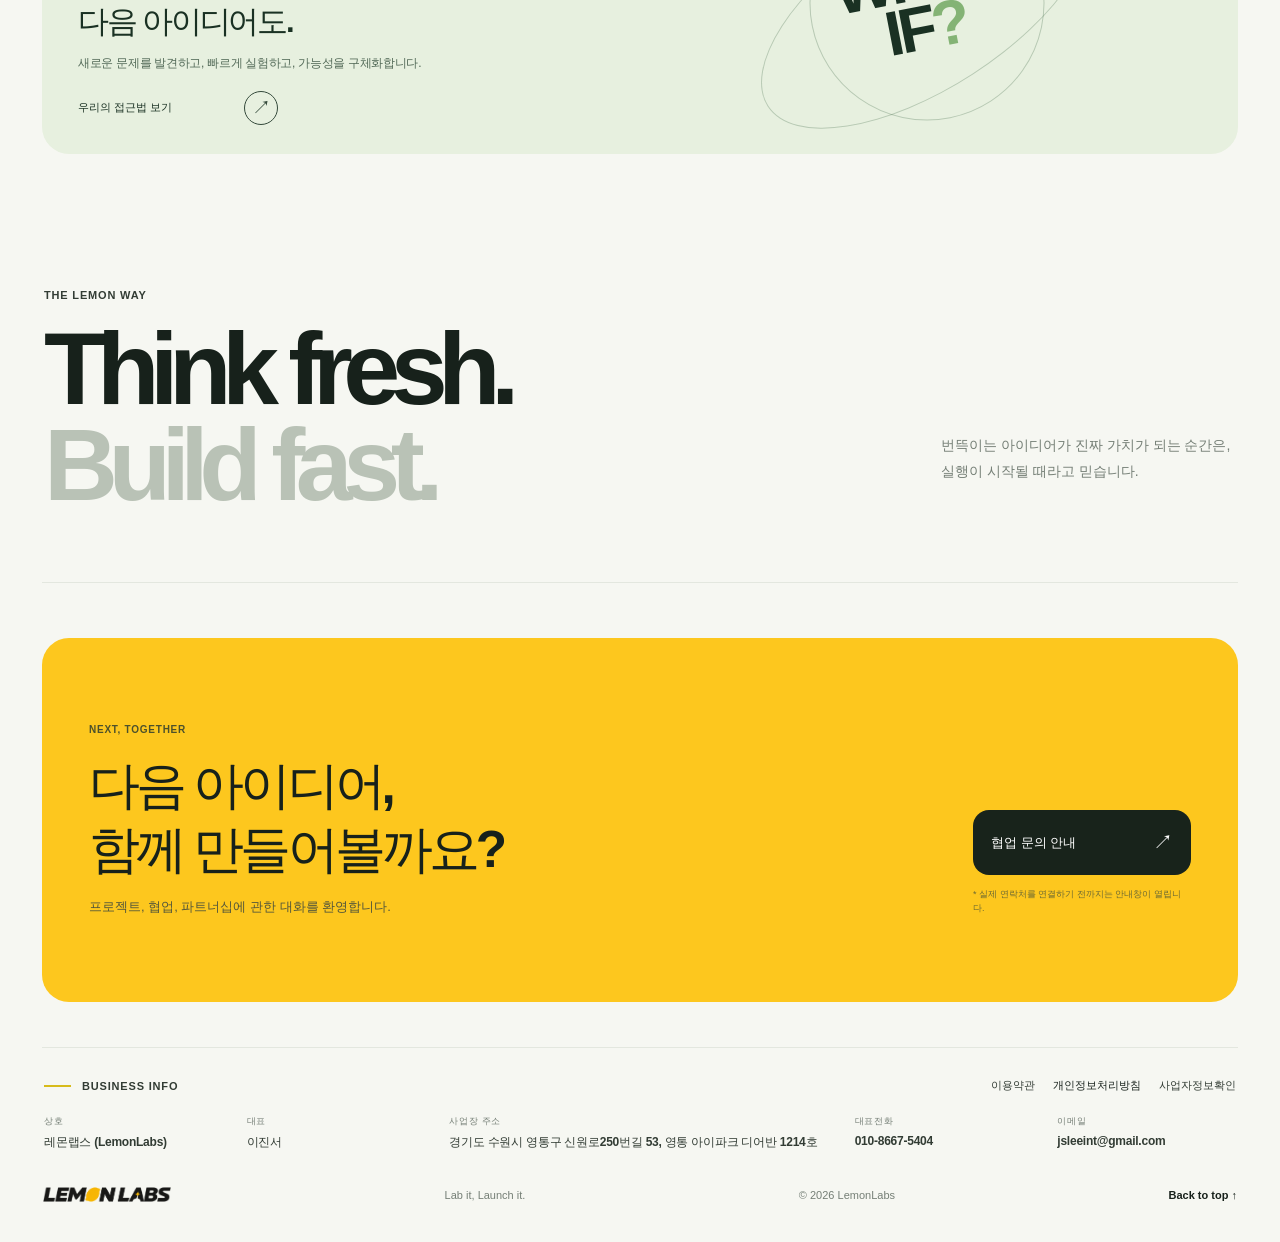
==== commit d71f0390: "Draft: add service icons to hero stickers Co-Authored-By: Claude Fable 5.1 <noreply@anthropic.com> C" ====
--- a/index.html
+++ b/index.html
@@ -88,9 +88,9 @@
               </g>
             </svg>
             <span class="orb orb-a" aria-hidden="true"></span><span class="orb orb-b" aria-hidden="true"></span><span class="orb orb-c" aria-hidden="true"></span>
-            <a class="floating-label floating-label-top" href="#naite" aria-label="nAIté 소개로 이동">nAIté</a>
-            <a class="floating-label floating-label-mid" href="#naru" aria-label="narU 소개로 이동">narU</a>
-            <a class="floating-label floating-label-bottom" href="#lemonori" aria-label="LEMONori 소개로 이동">LEMONori</a>
+            <a class="floating-label floating-label-top" href="#naite" aria-label="nAIté 소개로 이동"><span class="step-leaf"><svg viewBox="0 0 24 24" aria-hidden="true"><defs><linearGradient id="leafFresh" x1="0" y1="1" x2="1" y2="0"><stop offset="0" stop-color="#4f9a3f"/><stop offset=".55" stop-color="#7cc45a"/><stop offset="1" stop-color="#a8df7a"/></linearGradient></defs><path d="M4.5 19.5 C 4.8 11.5, 10 5, 19.5 4.5 C 18.6 12.5, 12.5 18.2, 4.5 19.5 Z" fill="url(#leafFresh)"/><path d="M19.5 4.5 C 17.4 5.3, 16.3 7, 16.9 9 C 17.9 7.6, 18.8 6.2, 19.5 4.5 Z" fill="#3f7f33"/><path d="M5.2 18.8 C 9 15, 13 11, 18.2 5.8" fill="none" stroke="#e9f7d6" stroke-width="1" stroke-linecap="round" opacity=".8"/><path d="M8.5 15.5 c 1.5 -0.4 2.6 -0.9 3.6 -1.8 M11 12.8 c 1.4 -0.5 2.3 -1 3.2 -1.9" fill="none" stroke="#e9f7d6" stroke-width=".8" stroke-linecap="round" opacity=".55"/></svg></span>nAIté</a>
+            <a class="floating-label floating-label-mid" href="#naru" aria-label="narU 소개로 이동"><span class="step-cap"><svg viewBox="0 0 24 24" aria-hidden="true"><polygon points="2,10 12,5 22,10 12,15" fill="#eef1ff"/><path d="M7 12.5v4c0 1.4 2.3 2.5 5 2.5s5-1.1 5-2.5v-4L12 15z" fill="#c9d2ff"/><path d="M21 10.5v6" stroke="#f8e548" stroke-width="1.6" stroke-linecap="round"/><circle cx="21" cy="17.5" r="1.4" fill="#f8e548"/></svg></span>narU</a>
+            <a class="floating-label floating-label-bottom" href="#lemonori" aria-label="LEMONori 소개로 이동"><span class="step-store"><svg viewBox="0 0 24 24" aria-hidden="true"><rect x="3" y="14" width="18" height="6" rx="1.5" fill="#e8584a"/><circle cx="8" cy="9.5" r="4" fill="#86cdf5"/><path d="M13 14v-4a4 4 0 0 1 8 0v4h-3v-3.5a1 1 0 0 0-2 0V14z" fill="#fdc71e"/></svg></span>LEMONori</a>
           </div>
           <div class="art-bottom"><span>BUILD FAST.</span><span>ⓒ LEMONLABS</span></div>
         </div>
--- a/style.css
+++ b/style.css
@@ -121,6 +121,9 @@
 .orb-b { right: 10%; bottom: 24%; width: 21px; height: 21px; background: #fff9b5; border: 1px solid #ac9626; }
 .orb-c { bottom: 19%; left: 20%; width: 8px; height: 8px; }
 .floating-label { position: absolute; z-index: 3; background: rgba(255,255,232,.85); backdrop-filter: blur(8px); border: 1px solid rgba(255,255,255,.65); border-radius: 9px; padding: 10px 14px; font-size: 12px; font-weight: 900; letter-spacing: .01em; box-shadow: 0 8px 20px rgba(81,69,0,.09); }
+.floating-label { display: inline-flex; align-items: center; gap: 7px; }
+.floating-label .step-leaf, .floating-label .step-cap, .floating-label .step-store { width: 20px; height: 20px; }
+.floating-label .step-leaf svg, .floating-label .step-cap svg, .floating-label .step-store svg { width: 13px; height: 13px; }
 a.floating-label { color: inherit; cursor: pointer; transition: transform .2s, box-shadow .2s; }
 a.floating-label:hover { box-shadow: 0 12px 26px rgba(81,69,0,.16); }
 .floating-label-top:hover { transform: rotate(-9deg) translateY(-3px); }
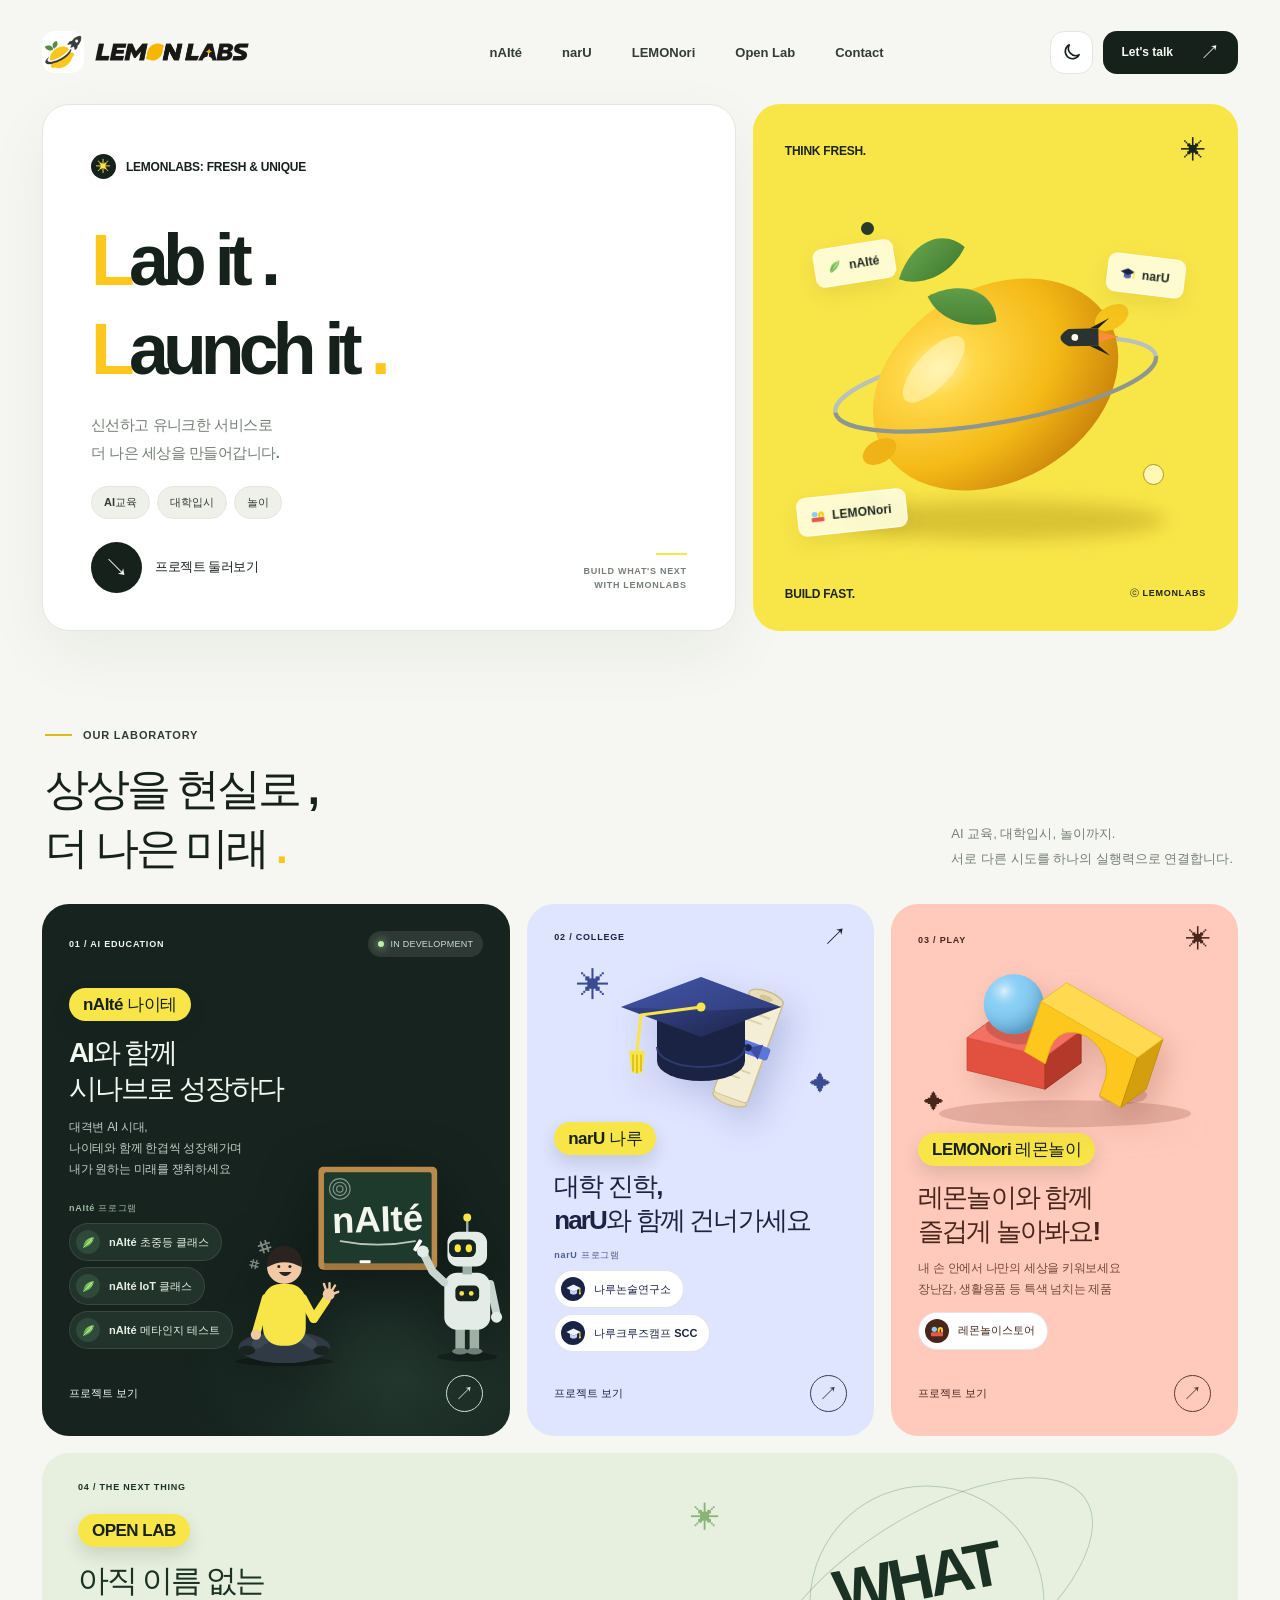
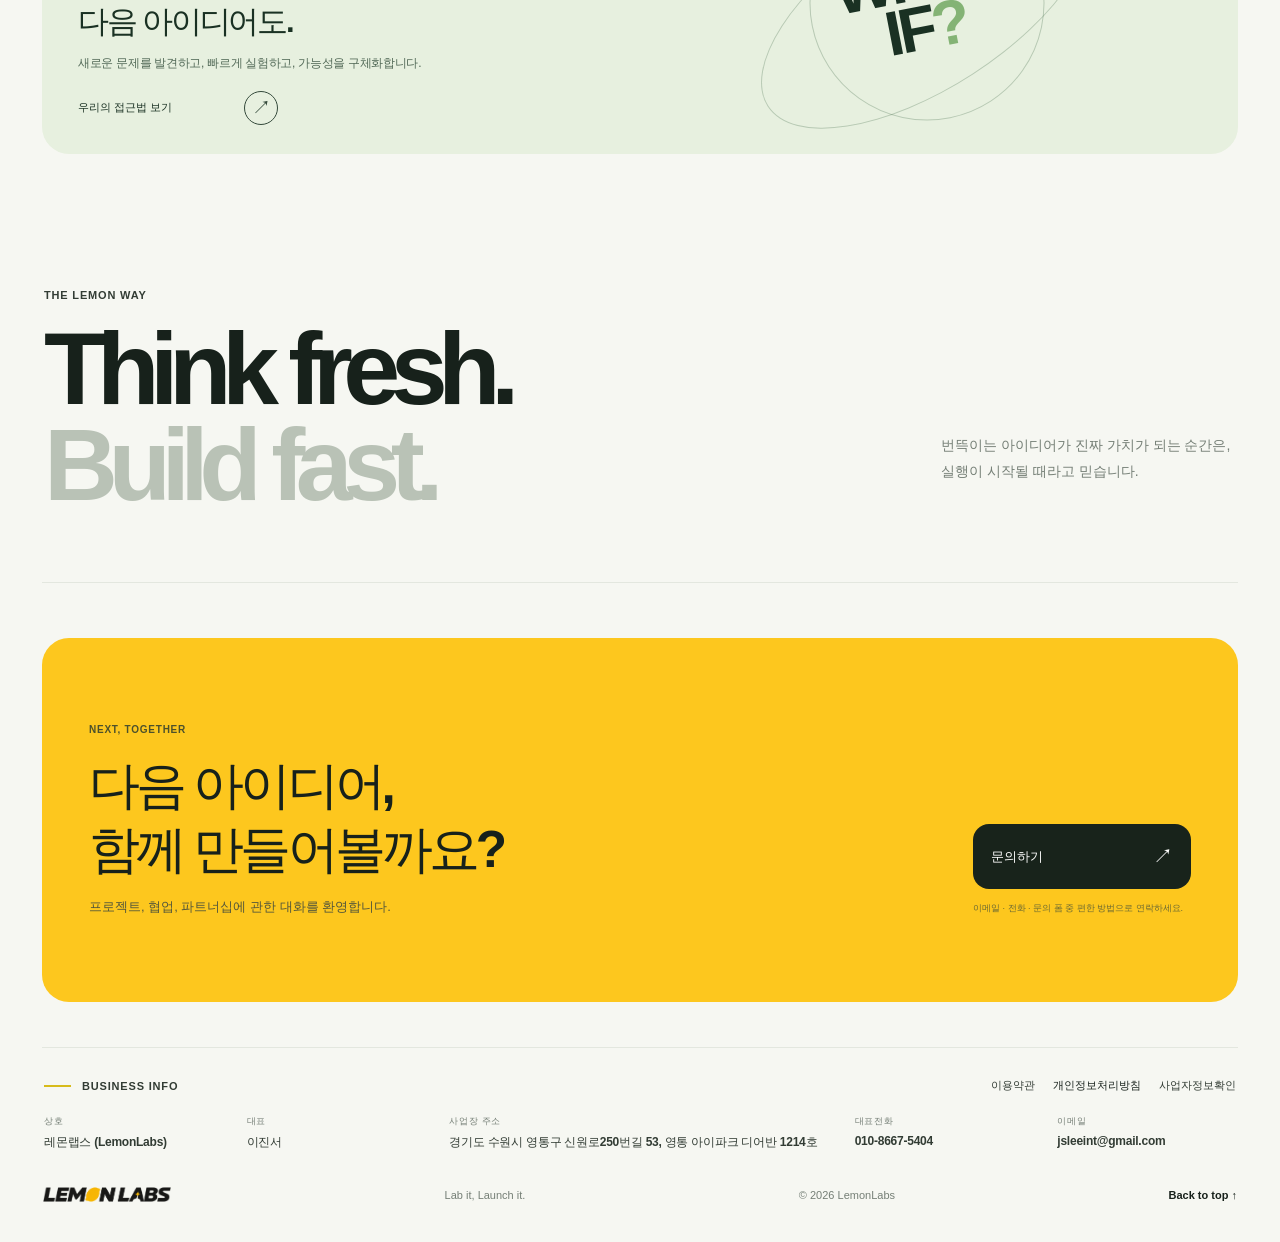
==== commit 5c9cfd71: "Add brand sub-pages, contact page, legal drafts and wire the landing page to them - naite/, naru/, l" ====
--- a/index.html
+++ b/index.html
@@ -6,8 +6,16 @@
   <meta name="description" content="LemonLabs. 신선한 아이디어를 빠른 실행으로 연결하는 크리에이티브 실험실. AI 제품, 브랜드 경험, 커뮤니티 프로젝트를 만듭니다.">
   <meta name="theme-color" content="#f6f7f2">
   <title>LemonLabs | Lab it, Launch it.</title>
+  <link rel="canonical" href="https://www.lemonlabs.co.kr/">
+  <meta property="og:type" content="website">
+  <meta property="og:site_name" content="LemonLabs">
+  <meta property="og:title" content="LemonLabs | Lab it, Launch it.">
+  <meta property="og:description" content="신선한 아이디어를 빠른 실행으로 연결하는 크리에이티브 실험실. nAIté, narU, LEMONori, Open Lab.">
+  <meta property="og:url" content="https://www.lemonlabs.co.kr/">
+  <meta property="og:image" content="https://www.lemonlabs.co.kr/assets/lemon-mark.png">
   <link rel="icon" href="assets/lemon-mark.png" type="image/png">
   <link rel="stylesheet" href="style.css">
+  <script src="config.js"></script>
   <script src="script.js" defer></script>
 </head>
 <body>
@@ -20,9 +28,11 @@
       </a>
 
       <nav class="desktop-nav" aria-label="주 메뉴">
-        <a href="#projects">Projects</a>
-        <a href="#approach">Approach</a>
-        <a href="#contact">Contact</a>
+        <a href="naite/">nAIté</a>
+        <a href="naru/">narU</a>
+        <a href="lemonori/">LEMONori</a>
+        <a href="lab/">Open Lab</a>
+        <a href="contact/">Contact</a>
       </nav>
 
       <div class="header-actions">
@@ -30,7 +40,7 @@
           <svg class="moon-icon" viewBox="0 0 24 24" fill="none" stroke="currentColor" stroke-width="1.9" aria-hidden="true"><path d="M20.6 15.2A8.7 8.7 0 0 1 8.8 3.4a8.8 8.8 0 1 0 11.8 11.8Z" stroke-linejoin="round"/></svg>
           <svg class="sun-icon" viewBox="0 0 24 24" fill="none" stroke="currentColor" stroke-width="1.9" aria-hidden="true"><circle cx="12" cy="12" r="3.8"/><path stroke-linecap="round" d="M12 2v2m0 16v2M4.9 4.9l1.5 1.5m11.2 11.2 1.5 1.5M2 12h2m16 0h2M4.9 19.1l1.5-1.5M17.6 6.4l1.5-1.5"/></svg>
         </button>
-        <a class="header-cta" href="#contact">Let's talk <span aria-hidden="true">↗︎</span></a>
+        <a class="header-cta" href="contact/">Let's talk <span aria-hidden="true">↗︎</span></a>
         <button class="icon-button menu-toggle" type="button" aria-expanded="false" aria-controls="mobile-nav" aria-label="메뉴 열기">
           <svg viewBox="0 0 24 24" fill="none" stroke="currentColor" stroke-width="1.9" stroke-linecap="round" aria-hidden="true"><path d="M4 7h16M4 12h16M4 17h16"/></svg>
         </button>
@@ -38,9 +48,12 @@
     </header>
 
     <nav class="mobile-nav" id="mobile-nav" aria-label="모바일 메뉴" hidden>
-      <a href="#projects">Projects <span>↗︎</span></a>
-      <a href="#approach">Approach <span>↗︎</span></a>
-      <a href="#contact">Contact <span>↗︎</span></a>
+      <a href="#projects">Projects <span>↘︎</span></a>
+      <a href="naite/">nAIté <span>↗︎</span></a>
+      <a href="naru/">narU <span>↗︎</span></a>
+      <a href="lemonori/">LEMONori <span>↗︎</span></a>
+      <a href="lab/">Open Lab <span>↗︎</span></a>
+      <a href="contact/">Contact <span>↗︎</span></a>
     </nav>
 
     <main id="main">
@@ -88,9 +101,9 @@
               </g>
             </svg>
             <span class="orb orb-a" aria-hidden="true"></span><span class="orb orb-b" aria-hidden="true"></span><span class="orb orb-c" aria-hidden="true"></span>
-            <a class="floating-label floating-label-top" href="#naite" aria-label="nAIté 소개로 이동"><span class="step-leaf"><svg viewBox="0 0 24 24" aria-hidden="true"><defs><linearGradient id="leafFresh" x1="0" y1="1" x2="1" y2="0"><stop offset="0" stop-color="#4f9a3f"/><stop offset=".55" stop-color="#7cc45a"/><stop offset="1" stop-color="#a8df7a"/></linearGradient></defs><path d="M4.5 19.5 C 4.8 11.5, 10 5, 19.5 4.5 C 18.6 12.5, 12.5 18.2, 4.5 19.5 Z" fill="url(#leafFresh)"/><path d="M19.5 4.5 C 17.4 5.3, 16.3 7, 16.9 9 C 17.9 7.6, 18.8 6.2, 19.5 4.5 Z" fill="#3f7f33"/><path d="M5.2 18.8 C 9 15, 13 11, 18.2 5.8" fill="none" stroke="#e9f7d6" stroke-width="1" stroke-linecap="round" opacity=".8"/><path d="M8.5 15.5 c 1.5 -0.4 2.6 -0.9 3.6 -1.8 M11 12.8 c 1.4 -0.5 2.3 -1 3.2 -1.9" fill="none" stroke="#e9f7d6" stroke-width=".8" stroke-linecap="round" opacity=".55"/></svg></span>nAIté</a>
-            <a class="floating-label floating-label-mid" href="#naru" aria-label="narU 소개로 이동"><span class="step-cap"><svg viewBox="0 0 24 24" aria-hidden="true"><polygon points="2,10 12,5 22,10 12,15" fill="#eef1ff"/><path d="M7 12.5v4c0 1.4 2.3 2.5 5 2.5s5-1.1 5-2.5v-4L12 15z" fill="#c9d2ff"/><path d="M21 10.5v6" stroke="#f8e548" stroke-width="1.6" stroke-linecap="round"/><circle cx="21" cy="17.5" r="1.4" fill="#f8e548"/></svg></span>narU</a>
-            <a class="floating-label floating-label-bottom" href="#lemonori" aria-label="LEMONori 소개로 이동"><span class="step-store"><svg viewBox="0 0 24 24" aria-hidden="true"><rect x="3" y="14" width="18" height="6" rx="1.5" fill="#e8584a"/><circle cx="8" cy="9.5" r="4" fill="#86cdf5"/><path d="M13 14v-4a4 4 0 0 1 8 0v4h-3v-3.5a1 1 0 0 0-2 0V14z" fill="#fdc71e"/></svg></span>LEMONori</a>
+            <a class="floating-label floating-label-top" href="naite/" aria-label="nAIté 페이지로 이동"><span class="step-leaf"><svg viewBox="0 0 24 24" aria-hidden="true"><defs><linearGradient id="leafFresh" x1="0" y1="1" x2="1" y2="0"><stop offset="0" stop-color="#4f9a3f"/><stop offset=".55" stop-color="#7cc45a"/><stop offset="1" stop-color="#a8df7a"/></linearGradient></defs><path d="M4.5 19.5 C 4.8 11.5, 10 5, 19.5 4.5 C 18.6 12.5, 12.5 18.2, 4.5 19.5 Z" fill="url(#leafFresh)"/><path d="M19.5 4.5 C 17.4 5.3, 16.3 7, 16.9 9 C 17.9 7.6, 18.8 6.2, 19.5 4.5 Z" fill="#3f7f33"/><path d="M5.2 18.8 C 9 15, 13 11, 18.2 5.8" fill="none" stroke="#e9f7d6" stroke-width="1" stroke-linecap="round" opacity=".8"/><path d="M8.5 15.5 c 1.5 -0.4 2.6 -0.9 3.6 -1.8 M11 12.8 c 1.4 -0.5 2.3 -1 3.2 -1.9" fill="none" stroke="#e9f7d6" stroke-width=".8" stroke-linecap="round" opacity=".55"/></svg></span>nAIté</a>
+            <a class="floating-label floating-label-mid" href="naru/" aria-label="narU 페이지로 이동"><span class="step-cap"><svg viewBox="0 0 24 24" aria-hidden="true"><polygon points="2,10 12,5 22,10 12,15" fill="#eef1ff"/><path d="M7 12.5v4c0 1.4 2.3 2.5 5 2.5s5-1.1 5-2.5v-4L12 15z" fill="#c9d2ff"/><path d="M21 10.5v6" stroke="#f8e548" stroke-width="1.6" stroke-linecap="round"/><circle cx="21" cy="17.5" r="1.4" fill="#f8e548"/></svg></span>narU</a>
+            <a class="floating-label floating-label-bottom" href="lemonori/" aria-label="LEMONori 페이지로 이동"><span class="step-store"><svg viewBox="0 0 24 24" aria-hidden="true"><rect x="3" y="14" width="18" height="6" rx="1.5" fill="#e8584a"/><circle cx="8" cy="9.5" r="4" fill="#86cdf5"/><path d="M13 14v-4a4 4 0 0 1 8 0v4h-3v-3.5a1 1 0 0 0-2 0V14z" fill="#fdc71e"/></svg></span>LEMONori</a>
           </div>
           <div class="art-bottom"><span>BUILD FAST.</span><span>ⓒ LEMONLABS</span></div>
         </div>
@@ -109,9 +122,9 @@
             <div class="rings-steps">
               <span class="steps-caption">nAIté 프로그램</span>
               <ul class="step-list">
-                <li><a class="step" href="#link-naite-class" data-link="naite-class"><span class="step-leaf"><svg viewBox="0 0 24 24" aria-hidden="true"><defs><linearGradient id="leafFresh" x1="0" y1="1" x2="1" y2="0"><stop offset="0" stop-color="#4f9a3f"/><stop offset=".55" stop-color="#7cc45a"/><stop offset="1" stop-color="#a8df7a"/></linearGradient></defs><path d="M4.5 19.5 C 4.8 11.5, 10 5, 19.5 4.5 C 18.6 12.5, 12.5 18.2, 4.5 19.5 Z" fill="url(#leafFresh)"/><path d="M19.5 4.5 C 17.4 5.3, 16.3 7, 16.9 9 C 17.9 7.6, 18.8 6.2, 19.5 4.5 Z" fill="#3f7f33"/><path d="M5.2 18.8 C 9 15, 13 11, 18.2 5.8" fill="none" stroke="#e9f7d6" stroke-width="1" stroke-linecap="round" opacity=".8"/><path d="M8.5 15.5 c 1.5 -0.4 2.6 -0.9 3.6 -1.8 M11 12.8 c 1.4 -0.5 2.3 -1 3.2 -1.9" fill="none" stroke="#e9f7d6" stroke-width=".8" stroke-linecap="round" opacity=".55"/></svg></span><span>nAIté 초중등 클래스</span></a></li>
-                <li><a class="step" href="#link-naite-iot" data-link="naite-iot"><span class="step-leaf"><svg viewBox="0 0 24 24" aria-hidden="true"><defs><linearGradient id="leafFresh" x1="0" y1="1" x2="1" y2="0"><stop offset="0" stop-color="#4f9a3f"/><stop offset=".55" stop-color="#7cc45a"/><stop offset="1" stop-color="#a8df7a"/></linearGradient></defs><path d="M4.5 19.5 C 4.8 11.5, 10 5, 19.5 4.5 C 18.6 12.5, 12.5 18.2, 4.5 19.5 Z" fill="url(#leafFresh)"/><path d="M19.5 4.5 C 17.4 5.3, 16.3 7, 16.9 9 C 17.9 7.6, 18.8 6.2, 19.5 4.5 Z" fill="#3f7f33"/><path d="M5.2 18.8 C 9 15, 13 11, 18.2 5.8" fill="none" stroke="#e9f7d6" stroke-width="1" stroke-linecap="round" opacity=".8"/><path d="M8.5 15.5 c 1.5 -0.4 2.6 -0.9 3.6 -1.8 M11 12.8 c 1.4 -0.5 2.3 -1 3.2 -1.9" fill="none" stroke="#e9f7d6" stroke-width=".8" stroke-linecap="round" opacity=".55"/></svg></span><span>nAIté IoT 클래스</span></a></li>
-                <li><a class="step" href="#link-naite-metacognition" data-link="naite-metacognition"><span class="step-leaf"><svg viewBox="0 0 24 24" aria-hidden="true"><defs><linearGradient id="leafFresh" x1="0" y1="1" x2="1" y2="0"><stop offset="0" stop-color="#4f9a3f"/><stop offset=".55" stop-color="#7cc45a"/><stop offset="1" stop-color="#a8df7a"/></linearGradient></defs><path d="M4.5 19.5 C 4.8 11.5, 10 5, 19.5 4.5 C 18.6 12.5, 12.5 18.2, 4.5 19.5 Z" fill="url(#leafFresh)"/><path d="M19.5 4.5 C 17.4 5.3, 16.3 7, 16.9 9 C 17.9 7.6, 18.8 6.2, 19.5 4.5 Z" fill="#3f7f33"/><path d="M5.2 18.8 C 9 15, 13 11, 18.2 5.8" fill="none" stroke="#e9f7d6" stroke-width="1" stroke-linecap="round" opacity=".8"/><path d="M8.5 15.5 c 1.5 -0.4 2.6 -0.9 3.6 -1.8 M11 12.8 c 1.4 -0.5 2.3 -1 3.2 -1.9" fill="none" stroke="#e9f7d6" stroke-width=".8" stroke-linecap="round" opacity=".55"/></svg></span><span>nAIté 메타인지 테스트</span></a></li>
+                <li><a class="step" href="naite/#class"><span class="step-leaf"><svg viewBox="0 0 24 24" aria-hidden="true"><defs><linearGradient id="leafFresh" x1="0" y1="1" x2="1" y2="0"><stop offset="0" stop-color="#4f9a3f"/><stop offset=".55" stop-color="#7cc45a"/><stop offset="1" stop-color="#a8df7a"/></linearGradient></defs><path d="M4.5 19.5 C 4.8 11.5, 10 5, 19.5 4.5 C 18.6 12.5, 12.5 18.2, 4.5 19.5 Z" fill="url(#leafFresh)"/><path d="M19.5 4.5 C 17.4 5.3, 16.3 7, 16.9 9 C 17.9 7.6, 18.8 6.2, 19.5 4.5 Z" fill="#3f7f33"/><path d="M5.2 18.8 C 9 15, 13 11, 18.2 5.8" fill="none" stroke="#e9f7d6" stroke-width="1" stroke-linecap="round" opacity=".8"/><path d="M8.5 15.5 c 1.5 -0.4 2.6 -0.9 3.6 -1.8 M11 12.8 c 1.4 -0.5 2.3 -1 3.2 -1.9" fill="none" stroke="#e9f7d6" stroke-width=".8" stroke-linecap="round" opacity=".55"/></svg></span><span>nAIté 초중등 클래스</span></a></li>
+                <li><a class="step" href="naite/#iot"><span class="step-leaf"><svg viewBox="0 0 24 24" aria-hidden="true"><defs><linearGradient id="leafFresh" x1="0" y1="1" x2="1" y2="0"><stop offset="0" stop-color="#4f9a3f"/><stop offset=".55" stop-color="#7cc45a"/><stop offset="1" stop-color="#a8df7a"/></linearGradient></defs><path d="M4.5 19.5 C 4.8 11.5, 10 5, 19.5 4.5 C 18.6 12.5, 12.5 18.2, 4.5 19.5 Z" fill="url(#leafFresh)"/><path d="M19.5 4.5 C 17.4 5.3, 16.3 7, 16.9 9 C 17.9 7.6, 18.8 6.2, 19.5 4.5 Z" fill="#3f7f33"/><path d="M5.2 18.8 C 9 15, 13 11, 18.2 5.8" fill="none" stroke="#e9f7d6" stroke-width="1" stroke-linecap="round" opacity=".8"/><path d="M8.5 15.5 c 1.5 -0.4 2.6 -0.9 3.6 -1.8 M11 12.8 c 1.4 -0.5 2.3 -1 3.2 -1.9" fill="none" stroke="#e9f7d6" stroke-width=".8" stroke-linecap="round" opacity=".55"/></svg></span><span>nAIté IoT 클래스</span></a></li>
+                <li><a class="step" href="naite/#metacognition"><span class="step-leaf"><svg viewBox="0 0 24 24" aria-hidden="true"><defs><linearGradient id="leafFresh" x1="0" y1="1" x2="1" y2="0"><stop offset="0" stop-color="#4f9a3f"/><stop offset=".55" stop-color="#7cc45a"/><stop offset="1" stop-color="#a8df7a"/></linearGradient></defs><path d="M4.5 19.5 C 4.8 11.5, 10 5, 19.5 4.5 C 18.6 12.5, 12.5 18.2, 4.5 19.5 Z" fill="url(#leafFresh)"/><path d="M19.5 4.5 C 17.4 5.3, 16.3 7, 16.9 9 C 17.9 7.6, 18.8 6.2, 19.5 4.5 Z" fill="#3f7f33"/><path d="M5.2 18.8 C 9 15, 13 11, 18.2 5.8" fill="none" stroke="#e9f7d6" stroke-width="1" stroke-linecap="round" opacity=".8"/><path d="M8.5 15.5 c 1.5 -0.4 2.6 -0.9 3.6 -1.8 M11 12.8 c 1.4 -0.5 2.3 -1 3.2 -1.9" fill="none" stroke="#e9f7d6" stroke-width=".8" stroke-linecap="round" opacity=".55"/></svg></span><span>nAIté 메타인지 테스트</span></a></li>
               </ul>
             </div>
             <div class="talk-visual" aria-hidden="true">
@@ -165,7 +178,7 @@
                 </g>
               </svg>
             </div>
-            <button class="card-open" type="button" data-open-project="naite" aria-label="nAIté 프로젝트 자세히 보기"><span>프로젝트 보기</span><span class="arrow-circle" aria-hidden="true">↗︎</span></button>
+            <a class="card-open" href="naite/" aria-label="nAIté 페이지 보기"><span>프로젝트 보기</span><span class="arrow-circle" aria-hidden="true">↗︎</span></a>
           </article>
 
           <article class="project-card card-studio reveal" id="naru" data-project="studio">
@@ -194,11 +207,11 @@
             <div class="studio-content"><p class="card-eyebrow">narU 나루</p><h3>대학 진학,<br>narU와 함께 건너가세요</h3><div class="rings-steps">
               <span class="steps-caption">narU 프로그램</span>
               <ul class="step-list">
-                <li><a class="step" href="#link-naru-essay" data-link="naru-essay"><span class="step-cap"><svg viewBox="0 0 24 24" aria-hidden="true"><polygon points="2,10 12,5 22,10 12,15" fill="#eef1ff"/><path d="M7 12.5v4c0 1.4 2.3 2.5 5 2.5s5-1.1 5-2.5v-4L12 15z" fill="#c9d2ff"/><path d="M21 10.5v6" stroke="#f8e548" stroke-width="1.6" stroke-linecap="round"/><circle cx="21" cy="17.5" r="1.4" fill="#f8e548"/></svg></span><span>나루논술연구소</span></a></li>
-                <li><a class="step" href="#link-naru-scc" data-link="naru-scc"><span class="step-cap"><svg viewBox="0 0 24 24" aria-hidden="true"><polygon points="2,10 12,5 22,10 12,15" fill="#eef1ff"/><path d="M7 12.5v4c0 1.4 2.3 2.5 5 2.5s5-1.1 5-2.5v-4L12 15z" fill="#c9d2ff"/><path d="M21 10.5v6" stroke="#f8e548" stroke-width="1.6" stroke-linecap="round"/><circle cx="21" cy="17.5" r="1.4" fill="#f8e548"/></svg></span><span>나루크루즈캠프 SCC</span></a></li>
+                <li><a class="step" href="naru/#essay"><span class="step-cap"><svg viewBox="0 0 24 24" aria-hidden="true"><polygon points="2,10 12,5 22,10 12,15" fill="#eef1ff"/><path d="M7 12.5v4c0 1.4 2.3 2.5 5 2.5s5-1.1 5-2.5v-4L12 15z" fill="#c9d2ff"/><path d="M21 10.5v6" stroke="#f8e548" stroke-width="1.6" stroke-linecap="round"/><circle cx="21" cy="17.5" r="1.4" fill="#f8e548"/></svg></span><span>나루논술연구소</span></a></li>
+                <li><a class="step" href="naru/#scc"><span class="step-cap"><svg viewBox="0 0 24 24" aria-hidden="true"><polygon points="2,10 12,5 22,10 12,15" fill="#eef1ff"/><path d="M7 12.5v4c0 1.4 2.3 2.5 5 2.5s5-1.1 5-2.5v-4L12 15z" fill="#c9d2ff"/><path d="M21 10.5v6" stroke="#f8e548" stroke-width="1.6" stroke-linecap="round"/><circle cx="21" cy="17.5" r="1.4" fill="#f8e548"/></svg></span><span>나루크루즈캠프 SCC</span></a></li>
               </ul>
             </div></div>
-            <button class="card-open" type="button" data-open-project="studio" aria-label="narU 프로젝트 자세히 보기"><span>프로젝트 보기</span><span class="arrow-circle" aria-hidden="true">↗︎</span></button>
+            <a class="card-open" href="naru/" aria-label="narU 페이지 보기"><span>프로젝트 보기</span><span class="arrow-circle" aria-hidden="true">↗︎</span></a>
           </article>
 
           <article class="project-card card-party reveal" id="lemonori" data-project="party">
@@ -230,14 +243,14 @@
             <div class="party-content"><p class="card-eyebrow">LEMONori 레몬놀이</p><h3>레몬놀이와 함께<br>즐겁게 놀아봐요!</h3><p>내 손 안에서 나만의 세상을 키워보세요<br>장난감, 생활용품 등 특색 넘치는 제품</p>
             <div class="rings-steps">
               <ul class="step-list">
-                <li><a class="step" href="#link-lemonori-store" data-link="lemonori-store"><span class="step-store"><svg viewBox="0 0 24 24" aria-hidden="true"><rect x="3" y="14" width="18" height="6" rx="1.5" fill="#e8584a"/><circle cx="8" cy="9.5" r="4" fill="#86cdf5"/><path d="M13 14v-4a4 4 0 0 1 8 0v4h-3v-3.5a1 1 0 0 0-2 0V14z" fill="#fdc71e"/></svg></span><span>레몬놀이스토어</span></a></li>
+                <li><a class="step" href="lemonori/#store"><span class="step-store"><svg viewBox="0 0 24 24" aria-hidden="true"><rect x="3" y="14" width="18" height="6" rx="1.5" fill="#e8584a"/><circle cx="8" cy="9.5" r="4" fill="#86cdf5"/><path d="M13 14v-4a4 4 0 0 1 8 0v4h-3v-3.5a1 1 0 0 0-2 0V14z" fill="#fdc71e"/></svg></span><span>레몬놀이스토어</span></a></li>
               </ul>
             </div></div>
-            <button class="card-open" type="button" data-open-project="party" aria-label="LEMONori 프로젝트 자세히 보기"><span>프로젝트 보기</span><span class="arrow-circle" aria-hidden="true">↗︎</span></button>
-          </article>
-
-          <article class="project-card card-lab reveal" data-project="lab">
-            <div class="lab-copy"><span class="card-number">04 / THE NEXT THING</span><p class="card-eyebrow">OPEN LAB</p><h3>아직 이름 없는<br>다음 아이디어도.</h3><p>새로운 문제를 발견하고, 빠르게 실험하고, 가능성을 구체화합니다.</p><button class="card-open lab-open" type="button" data-open-project="lab" aria-label="Open Lab 자세히 보기"><span>우리의 접근법 보기</span><span class="arrow-circle" aria-hidden="true">↗︎</span></button></div>
+            <a class="card-open" href="lemonori/" aria-label="LEMONori 페이지 보기"><span>프로젝트 보기</span><span class="arrow-circle" aria-hidden="true">↗︎</span></a>
+          </article>
+
+          <article class="project-card card-lab reveal" id="openlab" data-project="lab">
+            <div class="lab-copy"><span class="card-number">04 / THE NEXT THING</span><p class="card-eyebrow">OPEN LAB</p><h3>아직 이름 없는<br>다음 아이디어도.</h3><p>새로운 문제를 발견하고, 빠르게 실험하고, 가능성을 구체화합니다.</p><a class="card-open lab-open" href="lab/" aria-label="Open Lab 페이지 보기"><span>우리의 접근법 보기</span><span class="arrow-circle" aria-hidden="true">↗︎</span></a></div>
             <div class="lab-visual" aria-hidden="true"><div class="lab-ring ring-one"></div><div class="lab-ring ring-two"></div><span class="lab-center">WHAT<br>IF<span>?</span></span><span class="lab-asterisk">✳︎</span></div>
           </article>
         </div>
@@ -250,7 +263,7 @@
 
       <section id="contact" class="contact-section reveal" aria-labelledby="contact-title">
         <div><span class="section-kicker">NEXT, TOGETHER</span><h2 id="contact-title">다음 아이디어,<br>함께 만들어볼까요?</h2><p>프로젝트, 협업, 파트너십에 관한 대화를 환영합니다.</p></div>
-        <div class="contact-side"><button class="contact-button" type="button" id="contact-button" aria-haspopup="dialog"><span>협업 문의 안내</span><span aria-hidden="true">↗︎</span></button><span class="contact-hint">* 실제 연락처를 연결하기 전까지는 안내창이 열립니다.</span></div>
+        <div class="contact-side"><a class="contact-button" href="contact/"><span>문의하기</span><span aria-hidden="true">↗︎</span></a><span class="contact-hint">이메일 · 전화 · 문의 폼 중 편한 방법으로 연락하세요.</span></div>
       </section>
     </main>
 
@@ -258,9 +271,9 @@
       <div class="biz-head">
         <span class="section-kicker"><span class="kicker-line"></span> BUSINESS INFO</span>
         <nav class="biz-links" aria-label="약관 및 정책">
-          <a href="#">이용약관</a>
-          <a href="#"><strong>개인정보처리방침</strong></a>
-          <a href="#">사업자정보확인</a>
+          <a href="legal/terms.html">이용약관</a>
+          <a href="legal/privacy.html"><strong>개인정보처리방침</strong></a>
+          <a href="#" aria-disabled="true" title="사업자등록번호 확정 후 연결">사업자정보확인</a>
         </nav>
       </div>
       <dl class="biz-grid">
@@ -271,20 +284,14 @@
         <div><dt>상호</dt><dd>레몬랩스 (LemonLabs)</dd></div>
         <div><dt>대표</dt><dd>이진서</dd></div>
         <div class="biz-wide"><dt>사업장 주소</dt><dd>경기도 수원시 영통구 신원로250번길 53, 영통 아이파크 디어반 1214호</dd></div>
-        <div><dt>대표전화</dt><dd>010-8667-5404</dd></div>
-        <div><dt>이메일</dt><dd>jsleeint@gmail.com</dd></div>
+        <div><dt>대표전화</dt><dd><a href="tel:010-8667-5404">010-8667-5404</a></dd></div>
+        <div><dt>이메일</dt><dd><a href="mailto:jsleeint@gmail.com">jsleeint@gmail.com</a></dd></div>
       </dl>
     </section>
 
     <footer class="site-footer"><a class="footer-brand" href="#top" aria-label="레몬랩스 홈페이지 맨 위로"><img class="footer-wordmark wordmark-light" src="assets/lemon-wordmark.png" alt="" height="15"><img class="footer-wordmark wordmark-dark" src="assets/lemon-wordmark-dark.png" alt="" height="15"></a><span>Lab it, Launch it.</span><span>© <span id="year">2026</span> LemonLabs</span><a href="#top" class="back-top">Back to top ↑︎</a></footer>
   </div>
 
-  <dialog class="info-dialog" id="project-dialog" aria-labelledby="dialog-title">
-    <div class="dialog-inner"><button class="dialog-close" type="button" aria-label="닫기">✕</button><span class="dialog-kicker" id="dialog-kicker">PROJECT / 01</span><h2 id="dialog-title"></h2><p id="dialog-description"></p><div class="dialog-meta"><span>FOCUS AREA</span><strong id="dialog-tags"></strong></div><p class="dialog-note">현재 페이지는 프로젝트 소개용 프로토타입입니다. 향후 별도 상세 페이지와 연결할 수 있습니다.</p><button class="dialog-confirm" type="button">확인 <span>↗︎</span></button></div>
-  </dialog>
-
-  <dialog class="info-dialog" id="contact-dialog" aria-labelledby="contact-dialog-title">
-    <div class="dialog-inner"><button class="dialog-close" type="button" aria-label="닫기">✕</button><span class="dialog-kicker">LET'S CONNECT</span><h2 id="contact-dialog-title">좋은 이야기를 시작해요.</h2><p>이 시안에는 실제 연락처가 연결되지 않았습니다. 정식 공개 전, <code>index.html</code>의 연락처 버튼을 이메일 주소·문의 폼·SNS 링크 중 하나로 교체해 주세요.</p><p class="dialog-note">현재는 디자인과 버튼 동작을 확인하는 데모입니다.</p><button class="dialog-confirm" type="button">확인 <span>↗︎</span></button></div>
-  </dialog>
+
 </body>
 </html>
--- a/style.css
+++ b/style.css
@@ -54,6 +54,8 @@
 .desktop-nav { display: flex; align-items: center; gap: 40px; margin-left: 74px; }
 .desktop-nav a { color: var(--ink-soft); font-size: 13px; font-weight: 650; transition: opacity .2s; }
 .desktop-nav a:hover { opacity: .48; }
+.desktop-nav a[aria-current="page"] { color: var(--ink); position: relative; }
+.desktop-nav a[aria-current="page"]::after { content: ""; position: absolute; left: 0; right: 0; bottom: -7px; height: 2px; border-radius: 2px; background: var(--accent); }
 .header-actions { display: flex; align-items: center; gap: 10px; }
 .icon-button { width: 43px; height: 43px; padding: 10px; border: 1px solid var(--border); border-radius: 14px; background: var(--tile); color: var(--ink); display: inline-flex; align-items: center; justify-content: center; transition: transform .2s, background .2s; }
 .icon-button:hover { transform: translateY(-2px); }
@@ -68,6 +70,8 @@
 .mobile-nav { padding: 10px 15px 20px; margin: -7px 0 14px; border-radius: 20px; border: 1px solid var(--border); background: var(--tile); box-shadow: var(--shadow); }
 .mobile-nav a { display: flex; justify-content: space-between; padding: 13px 8px; font-weight: 800; border-bottom: 1px solid var(--border); }
 .mobile-nav a:last-child { border-bottom: 0; }
+.mobile-nav a[aria-current="page"] { color: #b08d00; }
+:root[data-theme="dark"] .mobile-nav a[aria-current="page"] { color: var(--accent); }
 
 /* Hero tiles */
 .hero-grid { display: grid; grid-template-columns: minmax(0, 1.43fr) minmax(0, 1fr); gap: 17px; }
@@ -121,19 +125,19 @@
 .orb-b { right: 10%; bottom: 24%; width: 21px; height: 21px; background: #fff9b5; border: 1px solid #ac9626; }
 .orb-c { bottom: 19%; left: 20%; width: 8px; height: 8px; }
 .floating-label { position: absolute; z-index: 3; background: rgba(255,255,232,.85); backdrop-filter: blur(8px); border: 1px solid rgba(255,255,255,.65); border-radius: 9px; padding: 10px 14px; font-size: 12px; font-weight: 900; letter-spacing: .01em; box-shadow: 0 8px 20px rgba(81,69,0,.09); }
-.floating-label { display: inline-flex; align-items: center; gap: 7px; }
-.floating-label .step-leaf, .floating-label .step-cap, .floating-label .step-store { width: 20px; height: 20px; }
-.floating-label .step-leaf svg, .floating-label .step-cap svg, .floating-label .step-store svg { width: 13px; height: 13px; }
+.floating-label { display: inline-flex; align-items: center; gap: 6px; padding-left: 11px; }
+.floating-label .step-leaf, .floating-label .step-cap, .floating-label .step-store { width: 17px; height: 17px; background: transparent; box-shadow: none; }
+.floating-label .step-leaf svg, .floating-label .step-cap svg, .floating-label .step-store svg { width: 17px; height: 17px; }
+.floating-label .step-cap polygon { fill: #1b2344; }
+.floating-label .step-cap path:first-of-type { fill: #4a5fb8; }
 a.floating-label { color: inherit; cursor: pointer; transition: transform .2s, box-shadow .2s; }
 a.floating-label:hover { box-shadow: 0 12px 26px rgba(81,69,0,.16); }
 .floating-label-top:hover { transform: rotate(-9deg) translateY(-3px); }
 .floating-label-mid:hover { transform: rotate(7deg) translateY(-3px); }
 .floating-label-bottom:hover { transform: rotate(-6deg) translateY(-3px); }
 .floating-label-top { left: 7%; top: 19%; transform: rotate(-9deg); }
-.label-icon { font-size: 14px; margin-right: 5px; }
 .floating-label-mid { right: 5%; top: 22%; transform: rotate(7deg); }
 .floating-label-bottom { left: 3%; bottom: 13%; transform: rotate(-6deg); }
-.floating-label-bottom span { margin-left: 13px; font-size: 14px; }
 
 /* Section headings */
 .projects-section { margin-top: 98px; }
@@ -280,6 +284,7 @@
 .biz-wide { grid-column: span 2; }
 .biz-grid > div { min-width: 0; }
 .biz-grid dt { font-size: 9px; letter-spacing: .08em; font-weight: 800; color: var(--muted); margin-bottom: 6px; }
+.biz-grid dd a:hover { text-decoration: underline; text-underline-offset: 3px; }
 .biz-grid dd { margin: 0; font-size: 12px; font-weight: 600; letter-spacing: -.02em; color: var(--ink-soft); overflow-wrap: anywhere; }
 .site-footer { display: flex; align-items: center; justify-content: space-between; gap: 15px; padding: 0 1px 40px; font-size: 11px; color: var(--muted); }
 .footer-brand { font-size: 17px; font-weight: 950; letter-spacing: -.07em; color: var(--ink); }
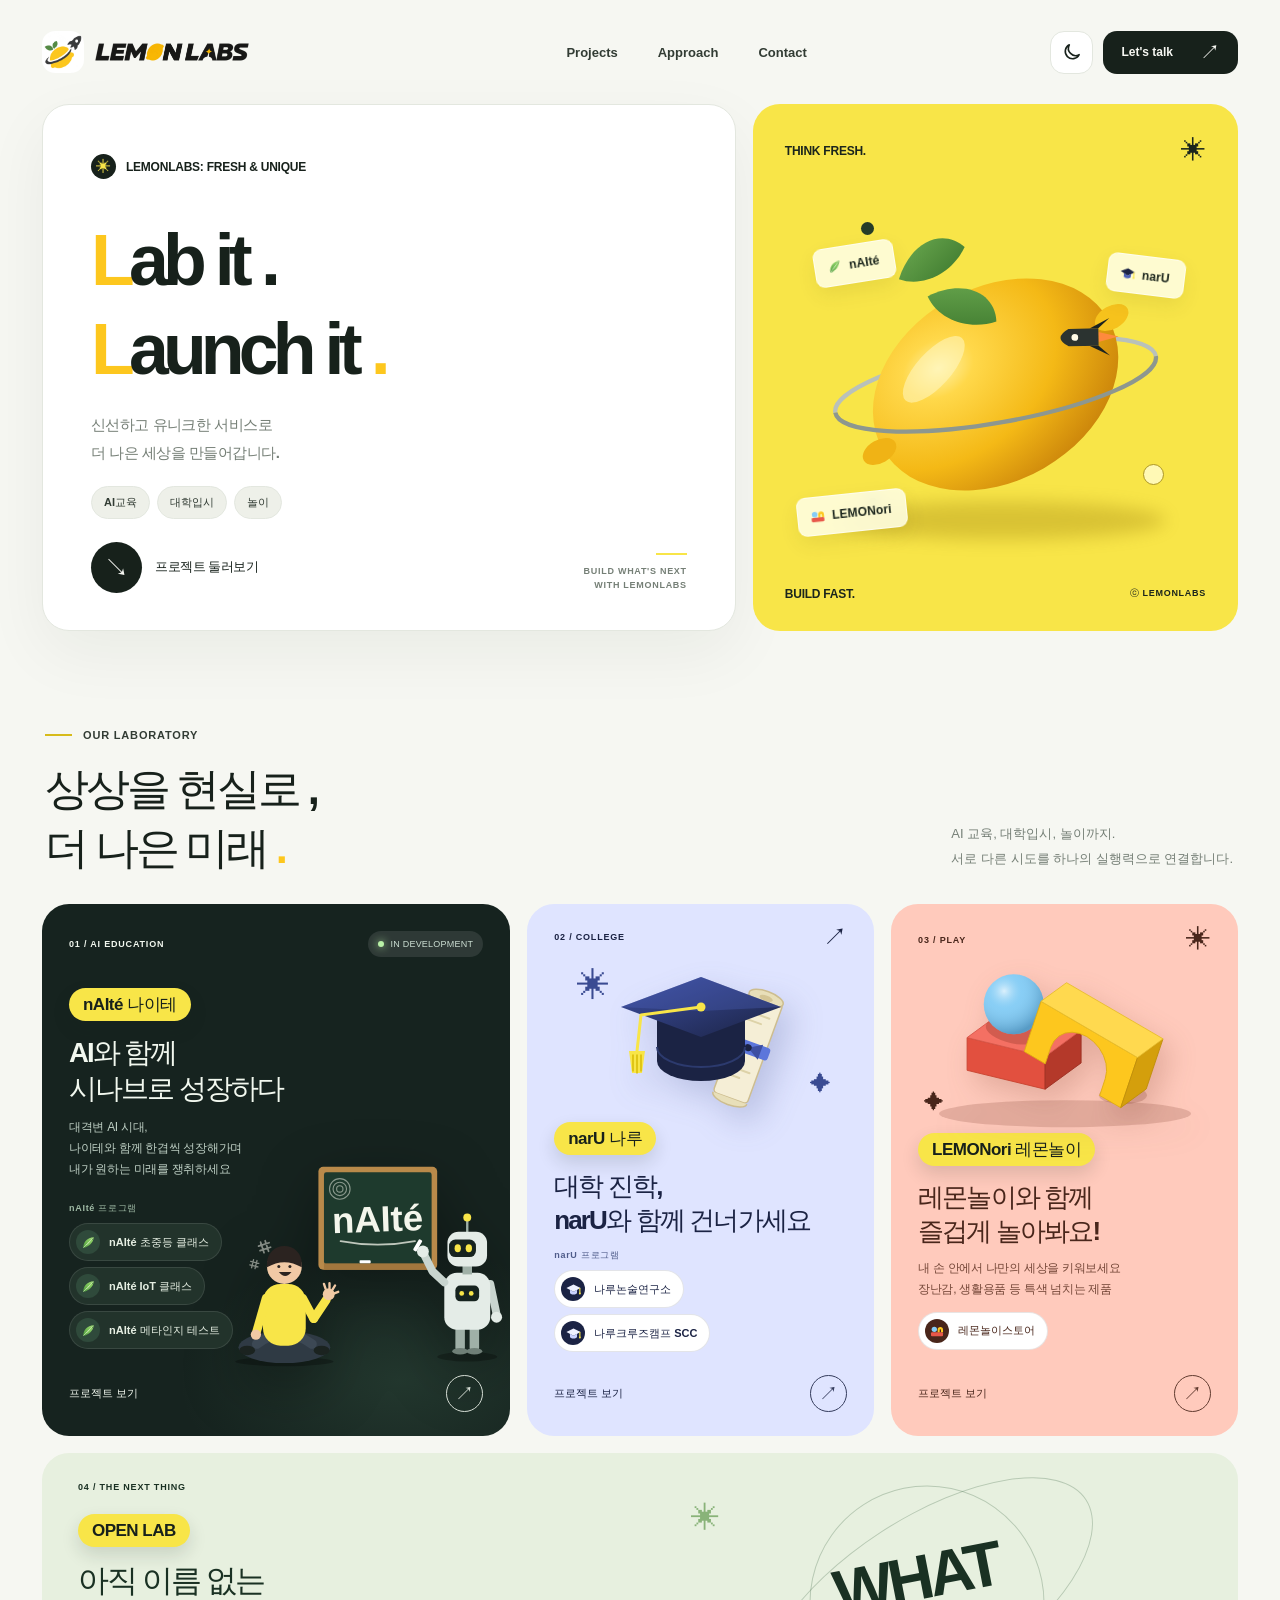
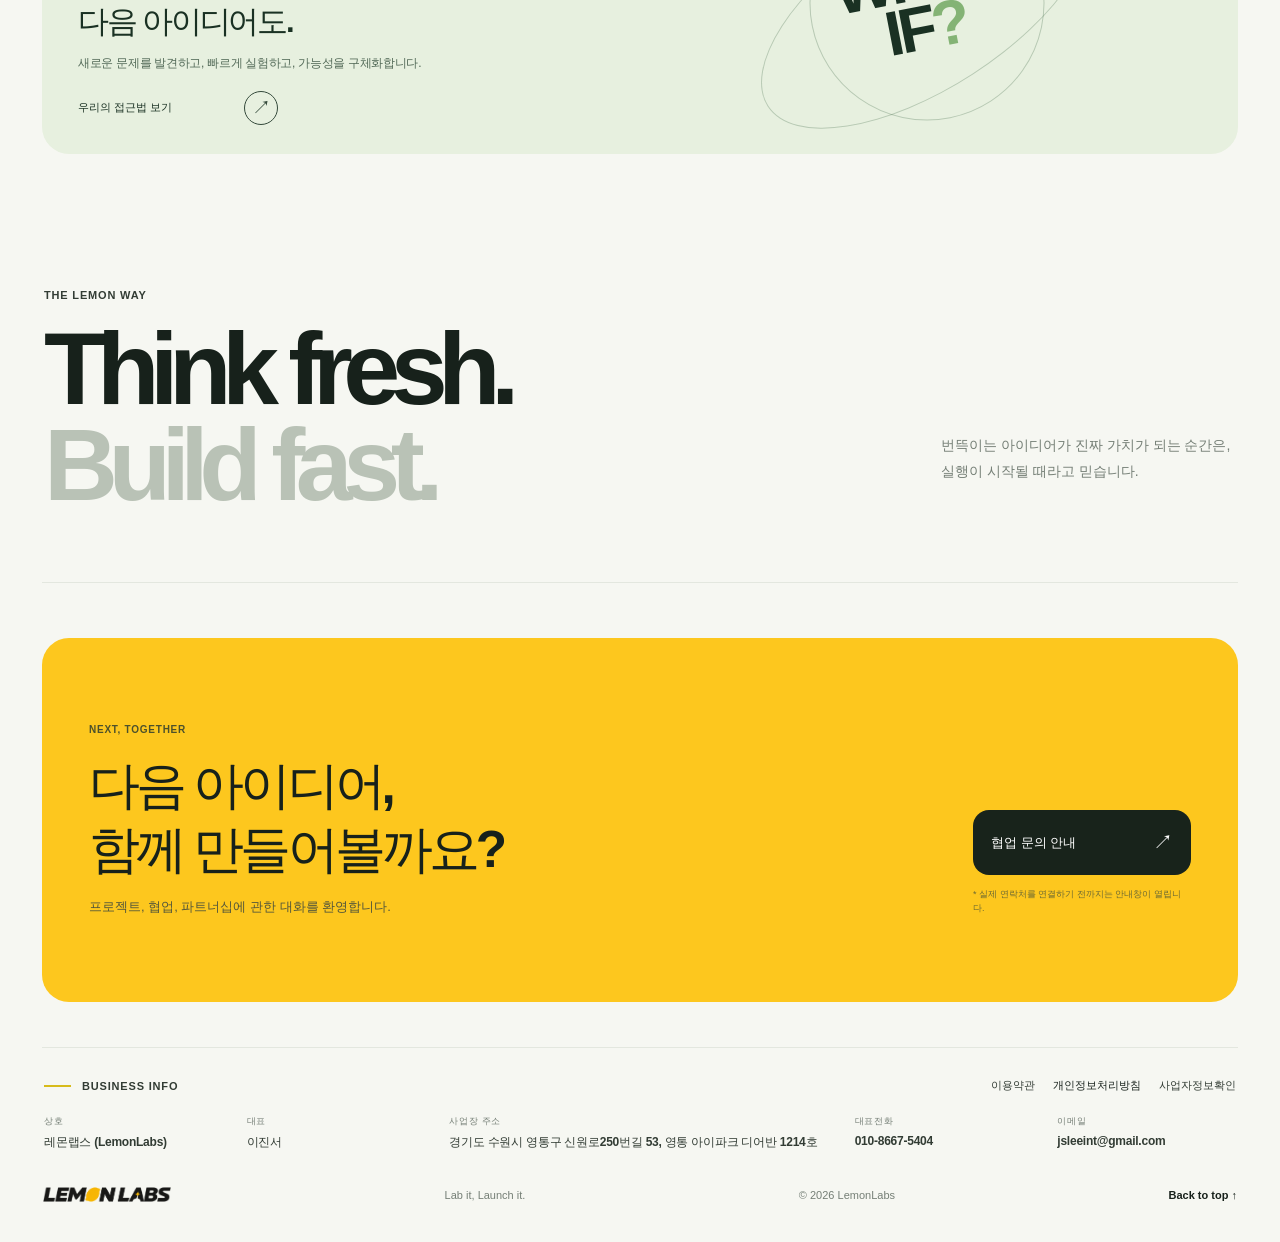
==== commit 1c8a10f9: "Draft: add nAIté, narU, LEMONori brand pages Three brand pages sharing style.css/script.js: programs" ====
--- a/index.html
+++ b/index.html
@@ -6,16 +6,8 @@
   <meta name="description" content="LemonLabs. 신선한 아이디어를 빠른 실행으로 연결하는 크리에이티브 실험실. AI 제품, 브랜드 경험, 커뮤니티 프로젝트를 만듭니다.">
   <meta name="theme-color" content="#f6f7f2">
   <title>LemonLabs | Lab it, Launch it.</title>
-  <link rel="canonical" href="https://www.lemonlabs.co.kr/">
-  <meta property="og:type" content="website">
-  <meta property="og:site_name" content="LemonLabs">
-  <meta property="og:title" content="LemonLabs | Lab it, Launch it.">
-  <meta property="og:description" content="신선한 아이디어를 빠른 실행으로 연결하는 크리에이티브 실험실. nAIté, narU, LEMONori, Open Lab.">
-  <meta property="og:url" content="https://www.lemonlabs.co.kr/">
-  <meta property="og:image" content="https://www.lemonlabs.co.kr/assets/lemon-mark.png">
   <link rel="icon" href="assets/lemon-mark.png" type="image/png">
   <link rel="stylesheet" href="style.css">
-  <script src="config.js"></script>
   <script src="script.js" defer></script>
 </head>
 <body>
@@ -28,11 +20,9 @@
       </a>
 
       <nav class="desktop-nav" aria-label="주 메뉴">
-        <a href="naite/">nAIté</a>
-        <a href="naru/">narU</a>
-        <a href="lemonori/">LEMONori</a>
-        <a href="lab/">Open Lab</a>
-        <a href="contact/">Contact</a>
+        <a href="#projects">Projects</a>
+        <a href="#approach">Approach</a>
+        <a href="#contact">Contact</a>
       </nav>
 
       <div class="header-actions">
@@ -40,7 +30,7 @@
           <svg class="moon-icon" viewBox="0 0 24 24" fill="none" stroke="currentColor" stroke-width="1.9" aria-hidden="true"><path d="M20.6 15.2A8.7 8.7 0 0 1 8.8 3.4a8.8 8.8 0 1 0 11.8 11.8Z" stroke-linejoin="round"/></svg>
           <svg class="sun-icon" viewBox="0 0 24 24" fill="none" stroke="currentColor" stroke-width="1.9" aria-hidden="true"><circle cx="12" cy="12" r="3.8"/><path stroke-linecap="round" d="M12 2v2m0 16v2M4.9 4.9l1.5 1.5m11.2 11.2 1.5 1.5M2 12h2m16 0h2M4.9 19.1l1.5-1.5M17.6 6.4l1.5-1.5"/></svg>
         </button>
-        <a class="header-cta" href="contact/">Let's talk <span aria-hidden="true">↗︎</span></a>
+        <a class="header-cta" href="#contact">Let's talk <span aria-hidden="true">↗︎</span></a>
         <button class="icon-button menu-toggle" type="button" aria-expanded="false" aria-controls="mobile-nav" aria-label="메뉴 열기">
           <svg viewBox="0 0 24 24" fill="none" stroke="currentColor" stroke-width="1.9" stroke-linecap="round" aria-hidden="true"><path d="M4 7h16M4 12h16M4 17h16"/></svg>
         </button>
@@ -48,12 +38,9 @@
     </header>
 
     <nav class="mobile-nav" id="mobile-nav" aria-label="모바일 메뉴" hidden>
-      <a href="#projects">Projects <span>↘︎</span></a>
-      <a href="naite/">nAIté <span>↗︎</span></a>
-      <a href="naru/">narU <span>↗︎</span></a>
-      <a href="lemonori/">LEMONori <span>↗︎</span></a>
-      <a href="lab/">Open Lab <span>↗︎</span></a>
-      <a href="contact/">Contact <span>↗︎</span></a>
+      <a href="#projects">Projects <span>↗︎</span></a>
+      <a href="#approach">Approach <span>↗︎</span></a>
+      <a href="#contact">Contact <span>↗︎</span></a>
     </nav>
 
     <main id="main">
@@ -101,9 +88,9 @@
               </g>
             </svg>
             <span class="orb orb-a" aria-hidden="true"></span><span class="orb orb-b" aria-hidden="true"></span><span class="orb orb-c" aria-hidden="true"></span>
-            <a class="floating-label floating-label-top" href="naite/" aria-label="nAIté 페이지로 이동"><span class="step-leaf"><svg viewBox="0 0 24 24" aria-hidden="true"><defs><linearGradient id="leafFresh" x1="0" y1="1" x2="1" y2="0"><stop offset="0" stop-color="#4f9a3f"/><stop offset=".55" stop-color="#7cc45a"/><stop offset="1" stop-color="#a8df7a"/></linearGradient></defs><path d="M4.5 19.5 C 4.8 11.5, 10 5, 19.5 4.5 C 18.6 12.5, 12.5 18.2, 4.5 19.5 Z" fill="url(#leafFresh)"/><path d="M19.5 4.5 C 17.4 5.3, 16.3 7, 16.9 9 C 17.9 7.6, 18.8 6.2, 19.5 4.5 Z" fill="#3f7f33"/><path d="M5.2 18.8 C 9 15, 13 11, 18.2 5.8" fill="none" stroke="#e9f7d6" stroke-width="1" stroke-linecap="round" opacity=".8"/><path d="M8.5 15.5 c 1.5 -0.4 2.6 -0.9 3.6 -1.8 M11 12.8 c 1.4 -0.5 2.3 -1 3.2 -1.9" fill="none" stroke="#e9f7d6" stroke-width=".8" stroke-linecap="round" opacity=".55"/></svg></span>nAIté</a>
-            <a class="floating-label floating-label-mid" href="naru/" aria-label="narU 페이지로 이동"><span class="step-cap"><svg viewBox="0 0 24 24" aria-hidden="true"><polygon points="2,10 12,5 22,10 12,15" fill="#eef1ff"/><path d="M7 12.5v4c0 1.4 2.3 2.5 5 2.5s5-1.1 5-2.5v-4L12 15z" fill="#c9d2ff"/><path d="M21 10.5v6" stroke="#f8e548" stroke-width="1.6" stroke-linecap="round"/><circle cx="21" cy="17.5" r="1.4" fill="#f8e548"/></svg></span>narU</a>
-            <a class="floating-label floating-label-bottom" href="lemonori/" aria-label="LEMONori 페이지로 이동"><span class="step-store"><svg viewBox="0 0 24 24" aria-hidden="true"><rect x="3" y="14" width="18" height="6" rx="1.5" fill="#e8584a"/><circle cx="8" cy="9.5" r="4" fill="#86cdf5"/><path d="M13 14v-4a4 4 0 0 1 8 0v4h-3v-3.5a1 1 0 0 0-2 0V14z" fill="#fdc71e"/></svg></span>LEMONori</a>
+            <a class="floating-label floating-label-top" href="#naite" aria-label="nAIté 소개로 이동"><span class="step-leaf"><svg viewBox="0 0 24 24" aria-hidden="true"><defs><linearGradient id="leafFresh" x1="0" y1="1" x2="1" y2="0"><stop offset="0" stop-color="#4f9a3f"/><stop offset=".55" stop-color="#7cc45a"/><stop offset="1" stop-color="#a8df7a"/></linearGradient></defs><path d="M4.5 19.5 C 4.8 11.5, 10 5, 19.5 4.5 C 18.6 12.5, 12.5 18.2, 4.5 19.5 Z" fill="url(#leafFresh)"/><path d="M19.5 4.5 C 17.4 5.3, 16.3 7, 16.9 9 C 17.9 7.6, 18.8 6.2, 19.5 4.5 Z" fill="#3f7f33"/><path d="M5.2 18.8 C 9 15, 13 11, 18.2 5.8" fill="none" stroke="#e9f7d6" stroke-width="1" stroke-linecap="round" opacity=".8"/><path d="M8.5 15.5 c 1.5 -0.4 2.6 -0.9 3.6 -1.8 M11 12.8 c 1.4 -0.5 2.3 -1 3.2 -1.9" fill="none" stroke="#e9f7d6" stroke-width=".8" stroke-linecap="round" opacity=".55"/></svg></span>nAIté</a>
+            <a class="floating-label floating-label-mid" href="#naru" aria-label="narU 소개로 이동"><span class="step-cap"><svg viewBox="0 0 24 24" aria-hidden="true"><polygon points="2,10 12,5 22,10 12,15" fill="#eef1ff"/><path d="M7 12.5v4c0 1.4 2.3 2.5 5 2.5s5-1.1 5-2.5v-4L12 15z" fill="#c9d2ff"/><path d="M21 10.5v6" stroke="#f8e548" stroke-width="1.6" stroke-linecap="round"/><circle cx="21" cy="17.5" r="1.4" fill="#f8e548"/></svg></span>narU</a>
+            <a class="floating-label floating-label-bottom" href="#lemonori" aria-label="LEMONori 소개로 이동"><span class="step-store"><svg viewBox="0 0 24 24" aria-hidden="true"><rect x="3" y="14" width="18" height="6" rx="1.5" fill="#e8584a"/><circle cx="8" cy="9.5" r="4" fill="#86cdf5"/><path d="M13 14v-4a4 4 0 0 1 8 0v4h-3v-3.5a1 1 0 0 0-2 0V14z" fill="#fdc71e"/></svg></span>LEMONori</a>
           </div>
           <div class="art-bottom"><span>BUILD FAST.</span><span>ⓒ LEMONLABS</span></div>
         </div>
@@ -118,13 +105,13 @@
         <div class="bento-grid">
           <article class="project-card card-ai reveal" id="naite" data-project="naite">
             <div class="card-top"><span class="card-number">01 / AI EDUCATION</span><span class="status-pill"><span class="status-dot"></span> IN DEVELOPMENT</span></div>
-            <div class="ai-card-content"><p class="card-eyebrow">nAIté 나이테</p><h3>AI와 함께<br>시나브로 성장하다</h3><p>대격변 AI 시대,<br>나이테와 함께 한겹씩 성장해가며<br>내가 원하는 미래를 쟁취하세요</p></div>
+            <div class="ai-card-content"><a class="card-eyebrow" href="naite.html">nAIté 나이테</a><h3>AI와 함께<br>시나브로 성장하다</h3><p>대격변 AI 시대,<br>나이테와 함께 한겹씩 성장해가며<br>내가 원하는 미래를 쟁취하세요</p></div>
             <div class="rings-steps">
               <span class="steps-caption">nAIté 프로그램</span>
               <ul class="step-list">
-                <li><a class="step" href="naite/#class"><span class="step-leaf"><svg viewBox="0 0 24 24" aria-hidden="true"><defs><linearGradient id="leafFresh" x1="0" y1="1" x2="1" y2="0"><stop offset="0" stop-color="#4f9a3f"/><stop offset=".55" stop-color="#7cc45a"/><stop offset="1" stop-color="#a8df7a"/></linearGradient></defs><path d="M4.5 19.5 C 4.8 11.5, 10 5, 19.5 4.5 C 18.6 12.5, 12.5 18.2, 4.5 19.5 Z" fill="url(#leafFresh)"/><path d="M19.5 4.5 C 17.4 5.3, 16.3 7, 16.9 9 C 17.9 7.6, 18.8 6.2, 19.5 4.5 Z" fill="#3f7f33"/><path d="M5.2 18.8 C 9 15, 13 11, 18.2 5.8" fill="none" stroke="#e9f7d6" stroke-width="1" stroke-linecap="round" opacity=".8"/><path d="M8.5 15.5 c 1.5 -0.4 2.6 -0.9 3.6 -1.8 M11 12.8 c 1.4 -0.5 2.3 -1 3.2 -1.9" fill="none" stroke="#e9f7d6" stroke-width=".8" stroke-linecap="round" opacity=".55"/></svg></span><span>nAIté 초중등 클래스</span></a></li>
-                <li><a class="step" href="naite/#iot"><span class="step-leaf"><svg viewBox="0 0 24 24" aria-hidden="true"><defs><linearGradient id="leafFresh" x1="0" y1="1" x2="1" y2="0"><stop offset="0" stop-color="#4f9a3f"/><stop offset=".55" stop-color="#7cc45a"/><stop offset="1" stop-color="#a8df7a"/></linearGradient></defs><path d="M4.5 19.5 C 4.8 11.5, 10 5, 19.5 4.5 C 18.6 12.5, 12.5 18.2, 4.5 19.5 Z" fill="url(#leafFresh)"/><path d="M19.5 4.5 C 17.4 5.3, 16.3 7, 16.9 9 C 17.9 7.6, 18.8 6.2, 19.5 4.5 Z" fill="#3f7f33"/><path d="M5.2 18.8 C 9 15, 13 11, 18.2 5.8" fill="none" stroke="#e9f7d6" stroke-width="1" stroke-linecap="round" opacity=".8"/><path d="M8.5 15.5 c 1.5 -0.4 2.6 -0.9 3.6 -1.8 M11 12.8 c 1.4 -0.5 2.3 -1 3.2 -1.9" fill="none" stroke="#e9f7d6" stroke-width=".8" stroke-linecap="round" opacity=".55"/></svg></span><span>nAIté IoT 클래스</span></a></li>
-                <li><a class="step" href="naite/#metacognition"><span class="step-leaf"><svg viewBox="0 0 24 24" aria-hidden="true"><defs><linearGradient id="leafFresh" x1="0" y1="1" x2="1" y2="0"><stop offset="0" stop-color="#4f9a3f"/><stop offset=".55" stop-color="#7cc45a"/><stop offset="1" stop-color="#a8df7a"/></linearGradient></defs><path d="M4.5 19.5 C 4.8 11.5, 10 5, 19.5 4.5 C 18.6 12.5, 12.5 18.2, 4.5 19.5 Z" fill="url(#leafFresh)"/><path d="M19.5 4.5 C 17.4 5.3, 16.3 7, 16.9 9 C 17.9 7.6, 18.8 6.2, 19.5 4.5 Z" fill="#3f7f33"/><path d="M5.2 18.8 C 9 15, 13 11, 18.2 5.8" fill="none" stroke="#e9f7d6" stroke-width="1" stroke-linecap="round" opacity=".8"/><path d="M8.5 15.5 c 1.5 -0.4 2.6 -0.9 3.6 -1.8 M11 12.8 c 1.4 -0.5 2.3 -1 3.2 -1.9" fill="none" stroke="#e9f7d6" stroke-width=".8" stroke-linecap="round" opacity=".55"/></svg></span><span>nAIté 메타인지 테스트</span></a></li>
+                <li><a class="step" href="naite.html#class" data-link="naite-class"><span class="step-leaf"><svg viewBox="0 0 24 24" aria-hidden="true"><defs><linearGradient id="leafFresh" x1="0" y1="1" x2="1" y2="0"><stop offset="0" stop-color="#4f9a3f"/><stop offset=".55" stop-color="#7cc45a"/><stop offset="1" stop-color="#a8df7a"/></linearGradient></defs><path d="M4.5 19.5 C 4.8 11.5, 10 5, 19.5 4.5 C 18.6 12.5, 12.5 18.2, 4.5 19.5 Z" fill="url(#leafFresh)"/><path d="M19.5 4.5 C 17.4 5.3, 16.3 7, 16.9 9 C 17.9 7.6, 18.8 6.2, 19.5 4.5 Z" fill="#3f7f33"/><path d="M5.2 18.8 C 9 15, 13 11, 18.2 5.8" fill="none" stroke="#e9f7d6" stroke-width="1" stroke-linecap="round" opacity=".8"/><path d="M8.5 15.5 c 1.5 -0.4 2.6 -0.9 3.6 -1.8 M11 12.8 c 1.4 -0.5 2.3 -1 3.2 -1.9" fill="none" stroke="#e9f7d6" stroke-width=".8" stroke-linecap="round" opacity=".55"/></svg></span><span>nAIté 초중등 클래스</span></a></li>
+                <li><a class="step" href="naite.html#iot" data-link="naite-iot"><span class="step-leaf"><svg viewBox="0 0 24 24" aria-hidden="true"><defs><linearGradient id="leafFresh" x1="0" y1="1" x2="1" y2="0"><stop offset="0" stop-color="#4f9a3f"/><stop offset=".55" stop-color="#7cc45a"/><stop offset="1" stop-color="#a8df7a"/></linearGradient></defs><path d="M4.5 19.5 C 4.8 11.5, 10 5, 19.5 4.5 C 18.6 12.5, 12.5 18.2, 4.5 19.5 Z" fill="url(#leafFresh)"/><path d="M19.5 4.5 C 17.4 5.3, 16.3 7, 16.9 9 C 17.9 7.6, 18.8 6.2, 19.5 4.5 Z" fill="#3f7f33"/><path d="M5.2 18.8 C 9 15, 13 11, 18.2 5.8" fill="none" stroke="#e9f7d6" stroke-width="1" stroke-linecap="round" opacity=".8"/><path d="M8.5 15.5 c 1.5 -0.4 2.6 -0.9 3.6 -1.8 M11 12.8 c 1.4 -0.5 2.3 -1 3.2 -1.9" fill="none" stroke="#e9f7d6" stroke-width=".8" stroke-linecap="round" opacity=".55"/></svg></span><span>nAIté IoT 클래스</span></a></li>
+                <li><a class="step" href="naite.html#metacognition" data-link="naite-metacognition"><span class="step-leaf"><svg viewBox="0 0 24 24" aria-hidden="true"><defs><linearGradient id="leafFresh" x1="0" y1="1" x2="1" y2="0"><stop offset="0" stop-color="#4f9a3f"/><stop offset=".55" stop-color="#7cc45a"/><stop offset="1" stop-color="#a8df7a"/></linearGradient></defs><path d="M4.5 19.5 C 4.8 11.5, 10 5, 19.5 4.5 C 18.6 12.5, 12.5 18.2, 4.5 19.5 Z" fill="url(#leafFresh)"/><path d="M19.5 4.5 C 17.4 5.3, 16.3 7, 16.9 9 C 17.9 7.6, 18.8 6.2, 19.5 4.5 Z" fill="#3f7f33"/><path d="M5.2 18.8 C 9 15, 13 11, 18.2 5.8" fill="none" stroke="#e9f7d6" stroke-width="1" stroke-linecap="round" opacity=".8"/><path d="M8.5 15.5 c 1.5 -0.4 2.6 -0.9 3.6 -1.8 M11 12.8 c 1.4 -0.5 2.3 -1 3.2 -1.9" fill="none" stroke="#e9f7d6" stroke-width=".8" stroke-linecap="round" opacity=".55"/></svg></span><span>nAIté 메타인지 테스트</span></a></li>
               </ul>
             </div>
             <div class="talk-visual" aria-hidden="true">
@@ -178,7 +165,7 @@
                 </g>
               </svg>
             </div>
-            <a class="card-open" href="naite/" aria-label="nAIté 페이지 보기"><span>프로젝트 보기</span><span class="arrow-circle" aria-hidden="true">↗︎</span></a>
+            <button class="card-open" type="button" data-open-project="naite" aria-label="nAIté 프로젝트 자세히 보기"><span>프로젝트 보기</span><span class="arrow-circle" aria-hidden="true">↗︎</span></button>
           </article>
 
           <article class="project-card card-studio reveal" id="naru" data-project="studio">
@@ -204,14 +191,14 @@
                   <g class="tassel"><path d="M100 60 L40 68 L36 104" fill="none" stroke="#f8e548" stroke-width="3" stroke-linecap="round" stroke-linejoin="round"/><path d="M28 104 L44 104 L41 126 L31 126 Z" fill="#f8e548"/><path d="M32 108v16M36 108v18M40 108v16" stroke="#d6b900" stroke-width="1.4" stroke-linecap="round"/></g>
                 </g>
               </svg><span class="studio-star star-two">✦</span></div>
-            <div class="studio-content"><p class="card-eyebrow">narU 나루</p><h3>대학 진학,<br>narU와 함께 건너가세요</h3><div class="rings-steps">
+            <div class="studio-content"><a class="card-eyebrow" href="naru.html">narU 나루</a><h3>대학 진학,<br>narU와 함께 건너가세요</h3><div class="rings-steps">
               <span class="steps-caption">narU 프로그램</span>
               <ul class="step-list">
-                <li><a class="step" href="naru/#essay"><span class="step-cap"><svg viewBox="0 0 24 24" aria-hidden="true"><polygon points="2,10 12,5 22,10 12,15" fill="#eef1ff"/><path d="M7 12.5v4c0 1.4 2.3 2.5 5 2.5s5-1.1 5-2.5v-4L12 15z" fill="#c9d2ff"/><path d="M21 10.5v6" stroke="#f8e548" stroke-width="1.6" stroke-linecap="round"/><circle cx="21" cy="17.5" r="1.4" fill="#f8e548"/></svg></span><span>나루논술연구소</span></a></li>
-                <li><a class="step" href="naru/#scc"><span class="step-cap"><svg viewBox="0 0 24 24" aria-hidden="true"><polygon points="2,10 12,5 22,10 12,15" fill="#eef1ff"/><path d="M7 12.5v4c0 1.4 2.3 2.5 5 2.5s5-1.1 5-2.5v-4L12 15z" fill="#c9d2ff"/><path d="M21 10.5v6" stroke="#f8e548" stroke-width="1.6" stroke-linecap="round"/><circle cx="21" cy="17.5" r="1.4" fill="#f8e548"/></svg></span><span>나루크루즈캠프 SCC</span></a></li>
+                <li><a class="step" href="naru.html#essay" data-link="naru-essay"><span class="step-cap"><svg viewBox="0 0 24 24" aria-hidden="true"><polygon points="2,10 12,5 22,10 12,15" fill="#eef1ff"/><path d="M7 12.5v4c0 1.4 2.3 2.5 5 2.5s5-1.1 5-2.5v-4L12 15z" fill="#c9d2ff"/><path d="M21 10.5v6" stroke="#f8e548" stroke-width="1.6" stroke-linecap="round"/><circle cx="21" cy="17.5" r="1.4" fill="#f8e548"/></svg></span><span>나루논술연구소</span></a></li>
+                <li><a class="step" href="naru.html#scc" data-link="naru-scc"><span class="step-cap"><svg viewBox="0 0 24 24" aria-hidden="true"><polygon points="2,10 12,5 22,10 12,15" fill="#eef1ff"/><path d="M7 12.5v4c0 1.4 2.3 2.5 5 2.5s5-1.1 5-2.5v-4L12 15z" fill="#c9d2ff"/><path d="M21 10.5v6" stroke="#f8e548" stroke-width="1.6" stroke-linecap="round"/><circle cx="21" cy="17.5" r="1.4" fill="#f8e548"/></svg></span><span>나루크루즈캠프 SCC</span></a></li>
               </ul>
             </div></div>
-            <a class="card-open" href="naru/" aria-label="narU 페이지 보기"><span>프로젝트 보기</span><span class="arrow-circle" aria-hidden="true">↗︎</span></a>
+            <button class="card-open" type="button" data-open-project="studio" aria-label="narU 프로젝트 자세히 보기"><span>프로젝트 보기</span><span class="arrow-circle" aria-hidden="true">↗︎</span></button>
           </article>
 
           <article class="project-card card-party reveal" id="lemonori" data-project="party">
@@ -240,17 +227,17 @@
                   </g>
                 </g>
               </svg><span class="party-spark p-two">✦</span></div>
-            <div class="party-content"><p class="card-eyebrow">LEMONori 레몬놀이</p><h3>레몬놀이와 함께<br>즐겁게 놀아봐요!</h3><p>내 손 안에서 나만의 세상을 키워보세요<br>장난감, 생활용품 등 특색 넘치는 제품</p>
+            <div class="party-content"><a class="card-eyebrow" href="lemonori.html">LEMONori 레몬놀이</a><h3>레몬놀이와 함께<br>즐겁게 놀아봐요!</h3><p>내 손 안에서 나만의 세상을 키워보세요<br>장난감, 생활용품 등 특색 넘치는 제품</p>
             <div class="rings-steps">
               <ul class="step-list">
-                <li><a class="step" href="lemonori/#store"><span class="step-store"><svg viewBox="0 0 24 24" aria-hidden="true"><rect x="3" y="14" width="18" height="6" rx="1.5" fill="#e8584a"/><circle cx="8" cy="9.5" r="4" fill="#86cdf5"/><path d="M13 14v-4a4 4 0 0 1 8 0v4h-3v-3.5a1 1 0 0 0-2 0V14z" fill="#fdc71e"/></svg></span><span>레몬놀이스토어</span></a></li>
+                <li><a class="step" href="lemonori.html#store" data-link="lemonori-store"><span class="step-store"><svg viewBox="0 0 24 24" aria-hidden="true"><rect x="3" y="14" width="18" height="6" rx="1.5" fill="#e8584a"/><circle cx="8" cy="9.5" r="4" fill="#86cdf5"/><path d="M13 14v-4a4 4 0 0 1 8 0v4h-3v-3.5a1 1 0 0 0-2 0V14z" fill="#fdc71e"/></svg></span><span>레몬놀이스토어</span></a></li>
               </ul>
             </div></div>
-            <a class="card-open" href="lemonori/" aria-label="LEMONori 페이지 보기"><span>프로젝트 보기</span><span class="arrow-circle" aria-hidden="true">↗︎</span></a>
-          </article>
-
-          <article class="project-card card-lab reveal" id="openlab" data-project="lab">
-            <div class="lab-copy"><span class="card-number">04 / THE NEXT THING</span><p class="card-eyebrow">OPEN LAB</p><h3>아직 이름 없는<br>다음 아이디어도.</h3><p>새로운 문제를 발견하고, 빠르게 실험하고, 가능성을 구체화합니다.</p><a class="card-open lab-open" href="lab/" aria-label="Open Lab 페이지 보기"><span>우리의 접근법 보기</span><span class="arrow-circle" aria-hidden="true">↗︎</span></a></div>
+            <button class="card-open" type="button" data-open-project="party" aria-label="LEMONori 프로젝트 자세히 보기"><span>프로젝트 보기</span><span class="arrow-circle" aria-hidden="true">↗︎</span></button>
+          </article>
+
+          <article class="project-card card-lab reveal" data-project="lab">
+            <div class="lab-copy"><span class="card-number">04 / THE NEXT THING</span><p class="card-eyebrow">OPEN LAB</p><h3>아직 이름 없는<br>다음 아이디어도.</h3><p>새로운 문제를 발견하고, 빠르게 실험하고, 가능성을 구체화합니다.</p><button class="card-open lab-open" type="button" data-open-project="lab" aria-label="Open Lab 자세히 보기"><span>우리의 접근법 보기</span><span class="arrow-circle" aria-hidden="true">↗︎</span></button></div>
             <div class="lab-visual" aria-hidden="true"><div class="lab-ring ring-one"></div><div class="lab-ring ring-two"></div><span class="lab-center">WHAT<br>IF<span>?</span></span><span class="lab-asterisk">✳︎</span></div>
           </article>
         </div>
@@ -263,7 +250,7 @@
 
       <section id="contact" class="contact-section reveal" aria-labelledby="contact-title">
         <div><span class="section-kicker">NEXT, TOGETHER</span><h2 id="contact-title">다음 아이디어,<br>함께 만들어볼까요?</h2><p>프로젝트, 협업, 파트너십에 관한 대화를 환영합니다.</p></div>
-        <div class="contact-side"><a class="contact-button" href="contact/"><span>문의하기</span><span aria-hidden="true">↗︎</span></a><span class="contact-hint">이메일 · 전화 · 문의 폼 중 편한 방법으로 연락하세요.</span></div>
+        <div class="contact-side"><button class="contact-button" type="button" id="contact-button" aria-haspopup="dialog"><span>협업 문의 안내</span><span aria-hidden="true">↗︎</span></button><span class="contact-hint">* 실제 연락처를 연결하기 전까지는 안내창이 열립니다.</span></div>
       </section>
     </main>
 
@@ -271,9 +258,9 @@
       <div class="biz-head">
         <span class="section-kicker"><span class="kicker-line"></span> BUSINESS INFO</span>
         <nav class="biz-links" aria-label="약관 및 정책">
-          <a href="legal/terms.html">이용약관</a>
-          <a href="legal/privacy.html"><strong>개인정보처리방침</strong></a>
-          <a href="#" aria-disabled="true" title="사업자등록번호 확정 후 연결">사업자정보확인</a>
+          <a href="#">이용약관</a>
+          <a href="#"><strong>개인정보처리방침</strong></a>
+          <a href="#">사업자정보확인</a>
         </nav>
       </div>
       <dl class="biz-grid">
@@ -284,14 +271,20 @@
         <div><dt>상호</dt><dd>레몬랩스 (LemonLabs)</dd></div>
         <div><dt>대표</dt><dd>이진서</dd></div>
         <div class="biz-wide"><dt>사업장 주소</dt><dd>경기도 수원시 영통구 신원로250번길 53, 영통 아이파크 디어반 1214호</dd></div>
-        <div><dt>대표전화</dt><dd><a href="tel:010-8667-5404">010-8667-5404</a></dd></div>
-        <div><dt>이메일</dt><dd><a href="mailto:jsleeint@gmail.com">jsleeint@gmail.com</a></dd></div>
+        <div><dt>대표전화</dt><dd>010-8667-5404</dd></div>
+        <div><dt>이메일</dt><dd>jsleeint@gmail.com</dd></div>
       </dl>
     </section>
 
     <footer class="site-footer"><a class="footer-brand" href="#top" aria-label="레몬랩스 홈페이지 맨 위로"><img class="footer-wordmark wordmark-light" src="assets/lemon-wordmark.png" alt="" height="15"><img class="footer-wordmark wordmark-dark" src="assets/lemon-wordmark-dark.png" alt="" height="15"></a><span>Lab it, Launch it.</span><span>© <span id="year">2026</span> LemonLabs</span><a href="#top" class="back-top">Back to top ↑︎</a></footer>
   </div>
 
-
+  <dialog class="info-dialog" id="project-dialog" aria-labelledby="dialog-title">
+    <div class="dialog-inner"><button class="dialog-close" type="button" aria-label="닫기">✕</button><span class="dialog-kicker" id="dialog-kicker">PROJECT / 01</span><h2 id="dialog-title"></h2><p id="dialog-description"></p><div class="dialog-meta"><span>FOCUS AREA</span><strong id="dialog-tags"></strong></div><p class="dialog-note">현재 페이지는 프로젝트 소개용 프로토타입입니다. 향후 별도 상세 페이지와 연결할 수 있습니다.</p><button class="dialog-confirm" type="button">확인 <span>↗︎</span></button></div>
+  </dialog>
+
+  <dialog class="info-dialog" id="contact-dialog" aria-labelledby="contact-dialog-title">
+    <div class="dialog-inner"><button class="dialog-close" type="button" aria-label="닫기">✕</button><span class="dialog-kicker">LET'S CONNECT</span><h2 id="contact-dialog-title">좋은 이야기를 시작해요.</h2><p>이 시안에는 실제 연락처가 연결되지 않았습니다. 정식 공개 전, <code>index.html</code>의 연락처 버튼을 이메일 주소·문의 폼·SNS 링크 중 하나로 교체해 주세요.</p><p class="dialog-note">현재는 디자인과 버튼 동작을 확인하는 데모입니다.</p><button class="dialog-confirm" type="button">확인 <span>↗︎</span></button></div>
+  </dialog>
 </body>
 </html>
--- a/style.css
+++ b/style.css
@@ -54,8 +54,6 @@
 .desktop-nav { display: flex; align-items: center; gap: 40px; margin-left: 74px; }
 .desktop-nav a { color: var(--ink-soft); font-size: 13px; font-weight: 650; transition: opacity .2s; }
 .desktop-nav a:hover { opacity: .48; }
-.desktop-nav a[aria-current="page"] { color: var(--ink); position: relative; }
-.desktop-nav a[aria-current="page"]::after { content: ""; position: absolute; left: 0; right: 0; bottom: -7px; height: 2px; border-radius: 2px; background: var(--accent); }
 .header-actions { display: flex; align-items: center; gap: 10px; }
 .icon-button { width: 43px; height: 43px; padding: 10px; border: 1px solid var(--border); border-radius: 14px; background: var(--tile); color: var(--ink); display: inline-flex; align-items: center; justify-content: center; transition: transform .2s, background .2s; }
 .icon-button:hover { transform: translateY(-2px); }
@@ -70,8 +68,6 @@
 .mobile-nav { padding: 10px 15px 20px; margin: -7px 0 14px; border-radius: 20px; border: 1px solid var(--border); background: var(--tile); box-shadow: var(--shadow); }
 .mobile-nav a { display: flex; justify-content: space-between; padding: 13px 8px; font-weight: 800; border-bottom: 1px solid var(--border); }
 .mobile-nav a:last-child { border-bottom: 0; }
-.mobile-nav a[aria-current="page"] { color: #b08d00; }
-:root[data-theme="dark"] .mobile-nav a[aria-current="page"] { color: var(--accent); }
 
 /* Hero tiles */
 .hero-grid { display: grid; grid-template-columns: minmax(0, 1.43fr) minmax(0, 1fr); gap: 17px; }
@@ -284,7 +280,6 @@
 .biz-wide { grid-column: span 2; }
 .biz-grid > div { min-width: 0; }
 .biz-grid dt { font-size: 9px; letter-spacing: .08em; font-weight: 800; color: var(--muted); margin-bottom: 6px; }
-.biz-grid dd a:hover { text-decoration: underline; text-underline-offset: 3px; }
 .biz-grid dd { margin: 0; font-size: 12px; font-weight: 600; letter-spacing: -.02em; color: var(--ink-soft); overflow-wrap: anywhere; }
 .site-footer { display: flex; align-items: center; justify-content: space-between; gap: 15px; padding: 0 1px 40px; font-size: 11px; color: var(--muted); }
 .footer-brand { font-size: 17px; font-weight: 950; letter-spacing: -.07em; color: var(--ink); }
@@ -431,3 +426,139 @@
   *, *::before, *::after { animation-duration: .01ms !important; transition-duration: .01ms !important; scroll-behavior: auto !important; }
   .reveal { opacity: 1 !important; transform: none !important; }
 }
+
+/* ===== Brand pages (naite.html / naru.html / lemonori.html) ===== */
+.brand-page { --brand-bg: var(--tile); --brand-ink: var(--ink); --brand-muted: var(--muted); --brand-accent: #fdc71e; --brand-accent-ink: #17211b; }
+.brand-naite { --brand-bg: #16231f; --brand-ink: #f2f8ef; --brand-muted: #b9cbbf; --brand-accent: #fdc71e; --brand-accent-ink: #17211b; }
+.brand-naru { --brand-bg: #dfe4ff; --brand-ink: #1b2344; --brand-muted: #4f5c8a; --brand-accent: #1b2344; --brand-accent-ink: #eef1ff; }
+.brand-lemonori { --brand-bg: #ffcabc; --brand-ink: #49261b; --brand-muted: #754738; --brand-accent: #e8584a; --brand-accent-ink: #fff5e9; }
+.brand-hero { display: grid; grid-template-columns: minmax(0, 1.15fr) minmax(0, 1fr); gap: 24px; align-items: center; background: var(--brand-bg); color: var(--brand-ink); padding: 56px 52px; min-height: 460px; }
+.brand-hero .eyebrow { color: var(--brand-ink); }
+.brand-hero .small-spark { background: var(--brand-accent); color: var(--brand-accent-ink); }
+.brand-name { margin: 30px 0 10px; font-size: 14px; font-weight: 900; letter-spacing: .04em; color: var(--brand-muted); }
+.brand-hero h1 { margin: 0 0 18px; font-size: clamp(36px, 4.4vw, 60px); line-height: 1.2; letter-spacing: -.06em; font-weight: 900; text-wrap: balance; }
+.brand-hero .hero-description { color: var(--brand-muted); max-width: 460px; }
+.brand-hero .hero-tags span { border-color: color-mix(in srgb, var(--brand-ink) 18%, transparent); background: color-mix(in srgb, var(--brand-ink) 8%, transparent); color: var(--brand-ink); }
+.hero-actions { display: flex; flex-wrap: wrap; gap: 10px; margin-top: 26px; }
+.primary-button { display: inline-flex; align-items: center; gap: 12px; padding: 15px 20px; border-radius: 14px; border: 0; background: var(--brand-accent); color: var(--brand-accent-ink); font-size: 13px; font-weight: 850; cursor: pointer; transition: transform .2s, box-shadow .2s; }
+.primary-button:hover { transform: translateY(-2px); box-shadow: 0 10px 22px rgba(0,0,0,.14); }
+.primary-button span { font-size: 17px; font-weight: 400; }
+.ghost-button { display: inline-flex; align-items: center; padding: 15px 20px; border-radius: 14px; border: 1px solid currentColor; font-size: 13px; font-weight: 800; color: var(--brand-ink); transition: background .2s; }
+.ghost-button:hover { background: color-mix(in srgb, var(--brand-ink) 8%, transparent); }
+.ghost-button.is-disabled { opacity: .5; cursor: not-allowed; }
+.brand-section .ghost-button { color: var(--ink); }
+.brand-art { display: grid; place-items: center; min-width: 0; }
+.brand-art svg { width: 100%; height: auto; max-width: 440px; display: block; }
+.brand-art .talk-svg, .brand-art .studio-scene, .brand-art .blocks-svg { position: static; transform: none; filter: drop-shadow(0 18px 30px rgba(0,0,0,.18)); }
+.brand-art .studio-scene { max-width: 340px; }
+.brand-art .blocks-svg { max-width: 420px; }
+.brand-section { padding: 72px 2px 0; }
+.brand-section .section-heading { margin-bottom: 30px; }
+.brand-section h2 { margin: 0; font-size: clamp(28px, 3vw, 40px); line-height: 1.3; font-weight: 900; letter-spacing: -.06em; text-wrap: balance; }
+.value-grid, .program-grid { display: grid; grid-template-columns: repeat(3, minmax(0, 1fr)); gap: 16px; }
+.value-card, .program-card { background: var(--tile); border: 1px solid var(--border); border-radius: 22px; padding: 26px 26px 24px; box-shadow: var(--shadow); min-width: 0; }
+.value-num { display: inline-grid; place-items: center; width: 30px; height: 30px; border-radius: 50%; background: var(--brand-accent); color: var(--brand-accent-ink); font-size: 11px; font-weight: 900; }
+.value-card h3, .program-card h3 { margin: 16px 0 8px; font-size: 19px; letter-spacing: -.04em; font-weight: 900; }
+.value-card p, .program-card > p { margin: 0; font-size: 13px; line-height: 1.8; color: var(--ink-soft); letter-spacing: -.02em; }
+.card-kicker { margin: 0; font-size: 10px; letter-spacing: .1em; font-weight: 850; color: var(--muted); }
+.program-card { scroll-margin-top: 110px; display: flex; flex-direction: column; }
+.program-card:target { outline: 2px solid var(--brand-accent); outline-offset: 4px; }
+.fact-list { list-style: none; margin: 18px 0 0; padding: 16px 0 0; border-top: 1px solid var(--border); display: grid; gap: 9px; }
+.fact-list li { display: flex; justify-content: space-between; gap: 12px; font-size: 12px; }
+.fact-list span { color: var(--muted); font-weight: 700; }
+.fact-list strong { font-weight: 700; color: var(--ink); text-align: right; }
+.text-link { display: inline-flex; align-items: center; gap: 6px; margin-top: 18px; font-size: 12px; font-weight: 850; color: var(--ink); border-bottom: 1px solid currentColor; padding-bottom: 2px; width: max-content; }
+.program-card .text-link { margin-top: auto; padding-top: 18px; }
+.step-flow { list-style: none; margin: 0; padding: 0; display: grid; grid-template-columns: repeat(4, minmax(0, 1fr)); gap: 16px; counter-reset: step; }
+.step-flow li { background: var(--soft); border-radius: 18px; padding: 22px; }
+.step-flow li > span { display: inline-grid; place-items: center; width: 28px; height: 28px; border-radius: 50%; background: var(--ink); color: var(--page); font-size: 11px; font-weight: 900; }
+.step-flow strong { display: block; margin: 14px 0 6px; font-size: 15px; letter-spacing: -.03em; }
+.step-flow p { margin: 0; font-size: 12px; line-height: 1.75; color: var(--ink-soft); }
+.faq-list { display: grid; gap: 10px; max-width: 760px; }
+.faq-list details { background: var(--tile); border: 1px solid var(--border); border-radius: 16px; padding: 0 22px; }
+.faq-list summary { cursor: pointer; padding: 18px 0; font-weight: 800; font-size: 14px; letter-spacing: -.02em; list-style: none; display: flex; justify-content: space-between; gap: 12px; }
+.faq-list summary::-webkit-details-marker { display: none; }
+.faq-list summary::after { content: "+"; font-size: 18px; color: var(--muted); }
+.faq-list details[open] summary::after { content: "–"; }
+.faq-list details p { margin: 0 0 18px; font-size: 13px; line-height: 1.85; color: var(--ink-soft); }
+.camp-layout { display: grid; grid-template-columns: minmax(0, 1fr) minmax(0, 1.1fr); gap: 28px; align-items: start; }
+.camp-copy p { margin: 0; font-size: 14px; line-height: 1.9; color: var(--ink-soft); }
+.camp-copy .fact-list { max-width: 360px; margin-bottom: 22px; }
+.schedule-table { width: 100%; border-collapse: collapse; background: var(--tile); border: 1px solid var(--border); border-radius: 18px; overflow: hidden; font-size: 13px; }
+.schedule-table caption { text-align: left; font-size: 11px; font-weight: 850; letter-spacing: .08em; color: var(--muted); padding: 0 0 10px; }
+.schedule-table th, .schedule-table td { padding: 14px 16px; text-align: left; border-bottom: 1px solid var(--border); }
+.schedule-table th { font-size: 11px; letter-spacing: .06em; color: var(--muted); font-weight: 800; background: var(--soft); }
+.schedule-table tr:last-child td { border-bottom: 0; }
+.status-chip { display: inline-block; padding: 5px 10px; border-radius: 20px; background: var(--brand-accent); color: var(--brand-accent-ink); font-size: 11px; font-weight: 800; }
+.status-chip.muted { background: var(--soft); color: var(--muted); }
+.event-list { list-style: none; margin: 0; padding: 0; display: grid; gap: 12px; }
+.event-list li { display: grid; grid-template-columns: 150px minmax(0, 1fr) auto; gap: 20px; align-items: center; background: var(--tile); border: 1px solid var(--border); border-radius: 18px; padding: 20px 24px; }
+.event-date strong { display: block; font-size: 15px; letter-spacing: -.03em; }
+.event-date small { color: var(--muted); font-size: 11px; font-weight: 700; }
+.event-list li > div strong { font-size: 15px; letter-spacing: -.03em; }
+.event-list li > div p { margin: 4px 0 0; font-size: 12px; color: var(--ink-soft); }
+.event-list .text-link { margin-top: 0; }
+.filter-row { display: flex; flex-wrap: wrap; gap: 8px; margin-bottom: 22px; }
+.filter-chip { border: 1px solid var(--border); background: var(--tile); color: var(--ink-soft); border-radius: 20px; padding: 9px 14px; font-size: 12px; font-weight: 750; transition: background .2s, color .2s; }
+.filter-chip.is-active, .filter-chip:hover { background: var(--ink); color: var(--page); border-color: var(--ink); }
+.product-grid { display: grid; grid-template-columns: repeat(3, minmax(0, 1fr)); gap: 16px; }
+.product-card { background: var(--tile); border: 1px solid var(--border); border-radius: 22px; padding: 18px 18px 22px; box-shadow: var(--shadow); }
+.product-card.is-hidden { display: none; }
+.product-thumb { aspect-ratio: 4 / 3; border-radius: 16px; background: var(--brand-bg); display: grid; place-items: center; }
+.product-thumb svg { width: 56%; height: auto; }
+.product-cat { margin: 16px 0 4px; font-size: 10px; letter-spacing: .08em; font-weight: 850; color: var(--muted); }
+.product-card h3 { margin: 0; font-size: 16px; letter-spacing: -.03em; font-weight: 900; }
+.product-price { margin: 6px 0 0; font-size: 13px; font-weight: 700; color: var(--ink-soft); font-variant-numeric: tabular-nums; }
+.product-card .text-link { margin-top: 14px; }
+.store-section { display: grid; gap: 18px; }
+.store-card { display: flex; justify-content: space-between; align-items: center; gap: 30px; background: var(--brand-bg); color: var(--brand-ink); border-radius: var(--radius); padding: 44px 46px; }
+.store-card .section-kicker { color: var(--brand-ink); }
+.store-card h2 { margin: 0 0 12px; }
+.store-card p { margin: 0; font-size: 14px; line-height: 1.85; color: var(--brand-muted); max-width: 520px; }
+.store-actions { display: flex; flex-direction: column; gap: 10px; flex: none; }
+.info-grid { margin: 0; display: grid; grid-template-columns: repeat(4, minmax(0, 1fr)); gap: 14px 24px; padding: 22px 26px; background: var(--tile); border: 1px solid var(--border); border-radius: 22px; }
+.info-grid dt { font-size: 9px; letter-spacing: .08em; font-weight: 800; color: var(--muted); margin-bottom: 6px; }
+.info-grid dd { margin: 0; font-size: 13px; font-weight: 600; color: var(--ink-soft); overflow-wrap: anywhere; }
+.apply-section { margin-bottom: 20px; }
+.apply-form { background: var(--tile); border: 1px solid var(--border); border-radius: var(--radius); padding: 34px 36px 28px; box-shadow: var(--shadow); max-width: 860px; }
+.form-grid { display: grid; grid-template-columns: repeat(2, minmax(0, 1fr)); gap: 16px 20px; }
+.form-grid label { display: grid; gap: 7px; font-size: 11px; font-weight: 800; color: var(--muted); letter-spacing: .04em; }
+.form-wide { grid-column: 1 / -1; }
+.apply-form input, .apply-form select, .apply-form textarea { width: 100%; font: inherit; font-size: 14px; color: var(--ink); background: var(--page); border: 1px solid var(--border); border-radius: 12px; padding: 12px 14px; }
+.apply-form textarea { resize: vertical; min-height: 110px; }
+.apply-form input:focus-visible, .apply-form select:focus-visible, .apply-form textarea:focus-visible { outline: 3px solid #5193ea; outline-offset: 2px; }
+.form-actions { display: flex; flex-wrap: wrap; justify-content: space-between; align-items: center; gap: 14px; margin-top: 22px; }
+.form-check { display: flex; align-items: center; gap: 8px; font-size: 12px; color: var(--ink-soft); }
+.form-check input { width: 16px; height: 16px; accent-color: var(--ink); }
+.form-note { margin: 16px 0 0; font-size: 13px; font-weight: 700; color: var(--ink); min-height: 1em; }
+.form-note.is-error { color: #c43f30; }
+.form-hint { margin: 10px 0 0; font-size: 11px; color: var(--muted); }
+.brand-footer { flex-wrap: wrap; row-gap: 12px; margin-top: 60px; border-top: 1px solid var(--border); padding-top: 24px; }
+.footer-biz { flex: 1 1 100%; font-size: 11px; color: var(--muted); }
+.footer-links { display: flex; gap: 14px; }
+.footer-links strong { color: var(--ink); }
+.card-eyebrow[href]:hover { filter: brightness(1.05); transform: translateY(-1px); }
+a.card-eyebrow { transition: transform .2s, filter .2s; }
+@media (max-width: 960px) {
+  .brand-hero { grid-template-columns: 1fr; padding: 40px 32px; }
+  .brand-art svg { max-width: 360px; }
+  .value-grid, .program-grid, .product-grid { grid-template-columns: repeat(2, minmax(0, 1fr)); }
+  .step-flow { grid-template-columns: repeat(2, minmax(0, 1fr)); }
+  .camp-layout { grid-template-columns: 1fr; }
+  .info-grid { grid-template-columns: repeat(2, minmax(0, 1fr)); }
+  .store-card { flex-direction: column; align-items: flex-start; }
+  .store-actions { flex-direction: row; flex-wrap: wrap; }
+}
+@media (max-width: 760px) {
+  .brand-hero { padding: 30px 24px; min-height: 0; }
+  .brand-section { padding-top: 56px; }
+  .event-list li { grid-template-columns: 1fr; gap: 10px; }
+  .form-grid { grid-template-columns: 1fr; }
+  .apply-form { padding: 26px 22px 22px; }
+  .brand-footer > * { width: auto; text-align: left; }
+}
+@media (max-width: 530px) {
+  .value-grid, .program-grid, .product-grid, .step-flow { grid-template-columns: 1fr; }
+  .info-grid { grid-template-columns: 1fr; }
+  .brand-art svg { max-width: 300px; }
+}
